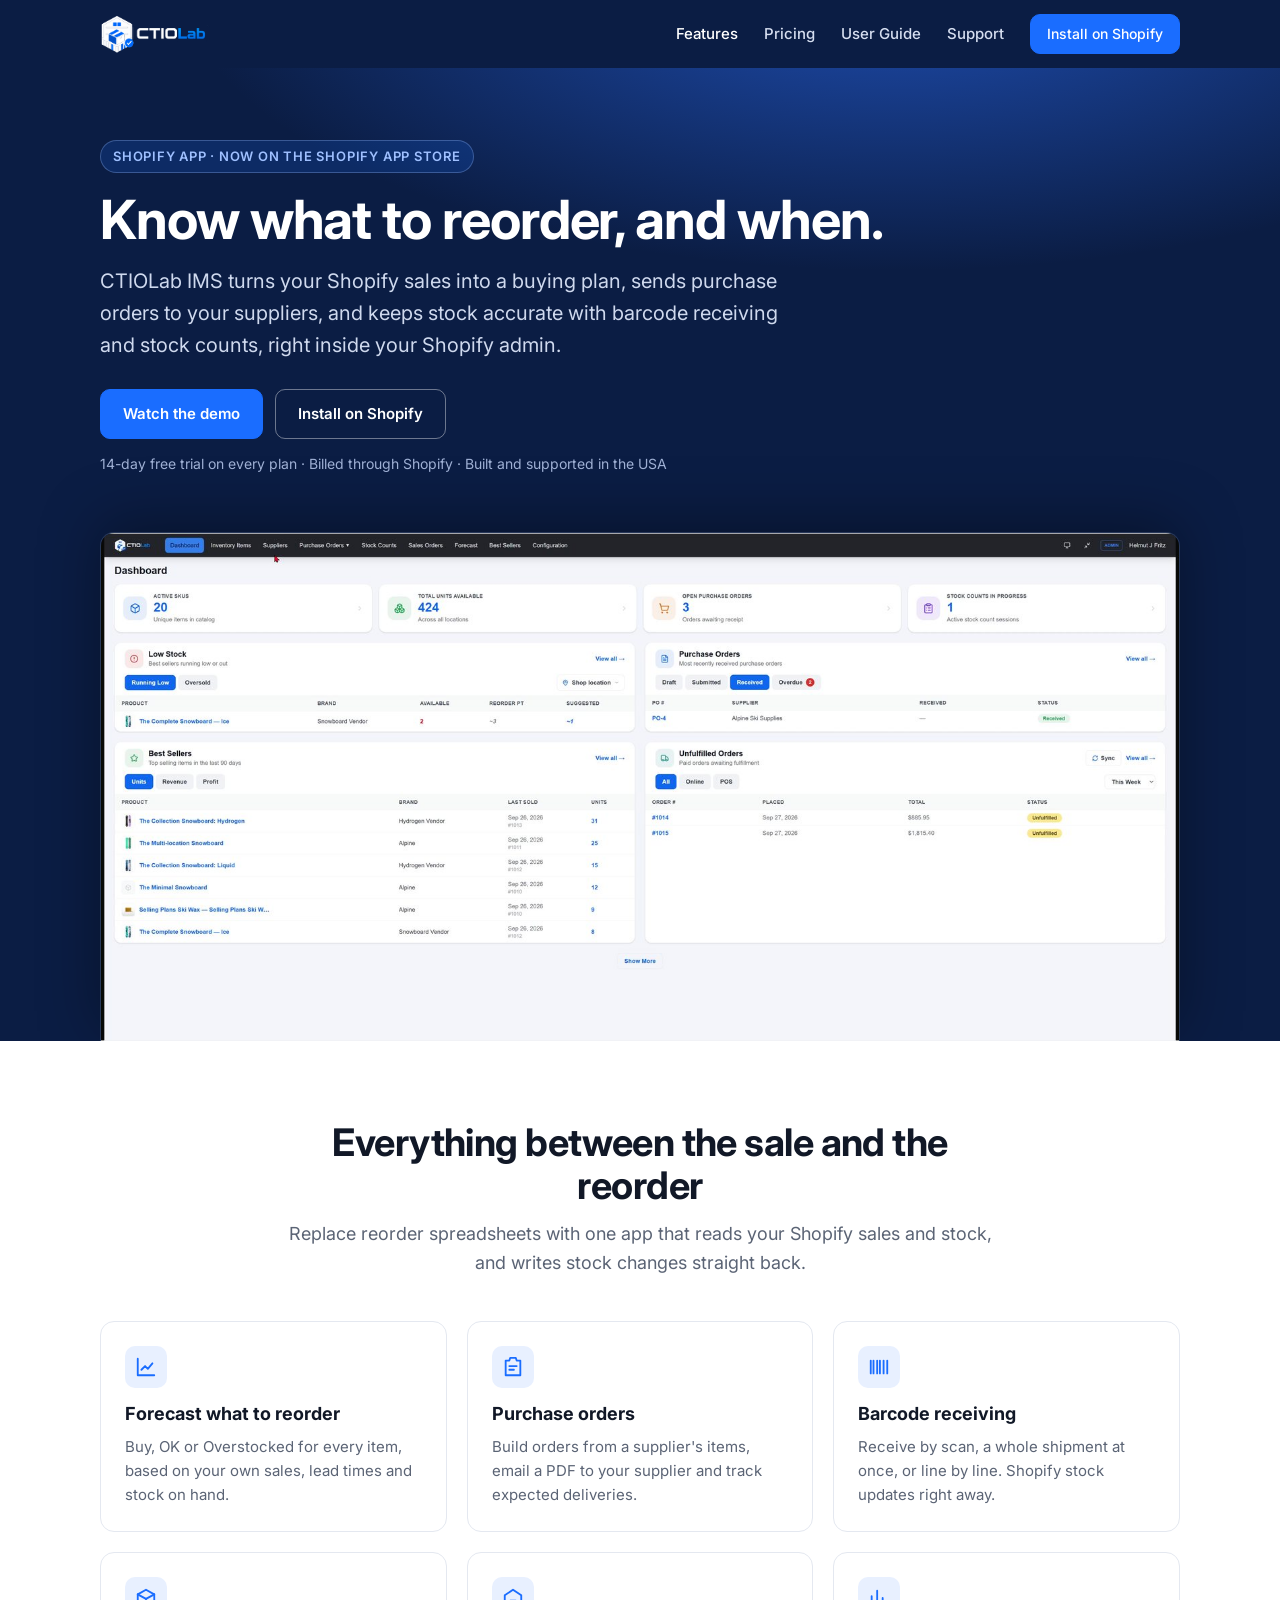
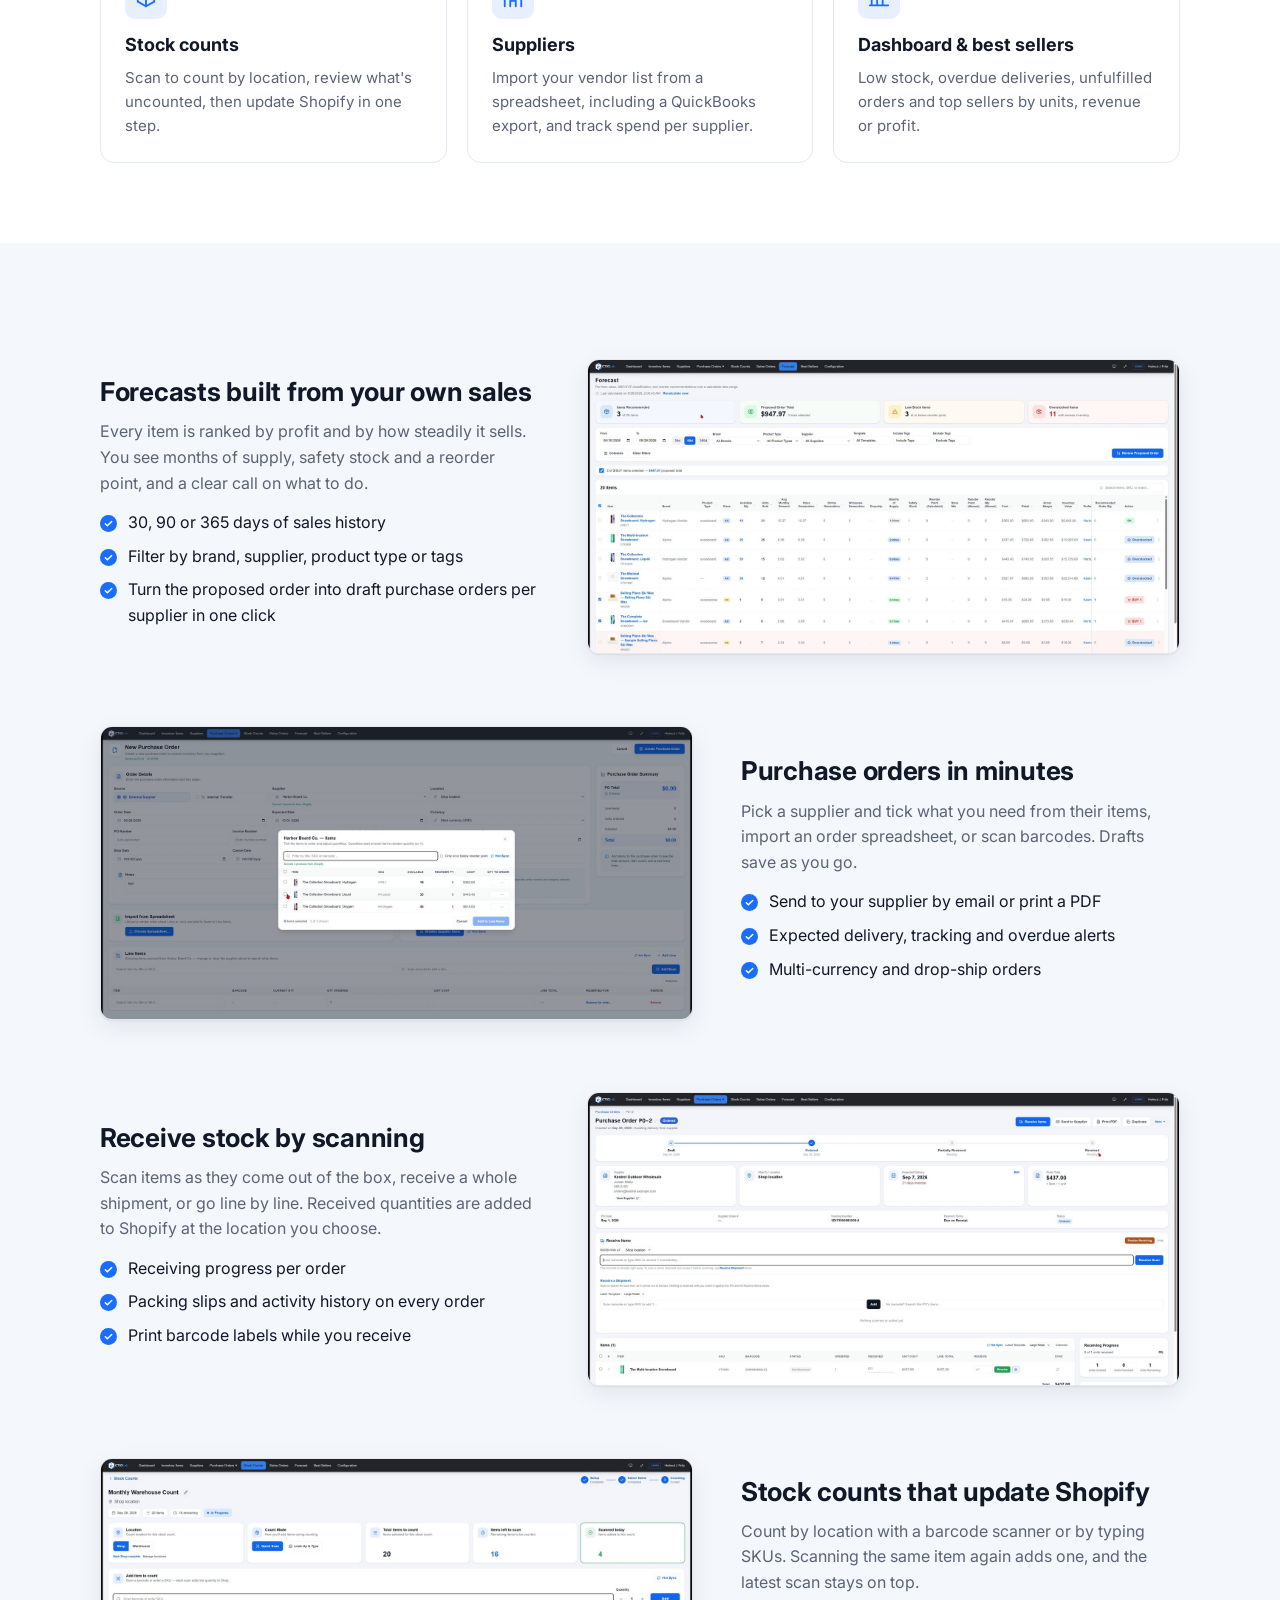
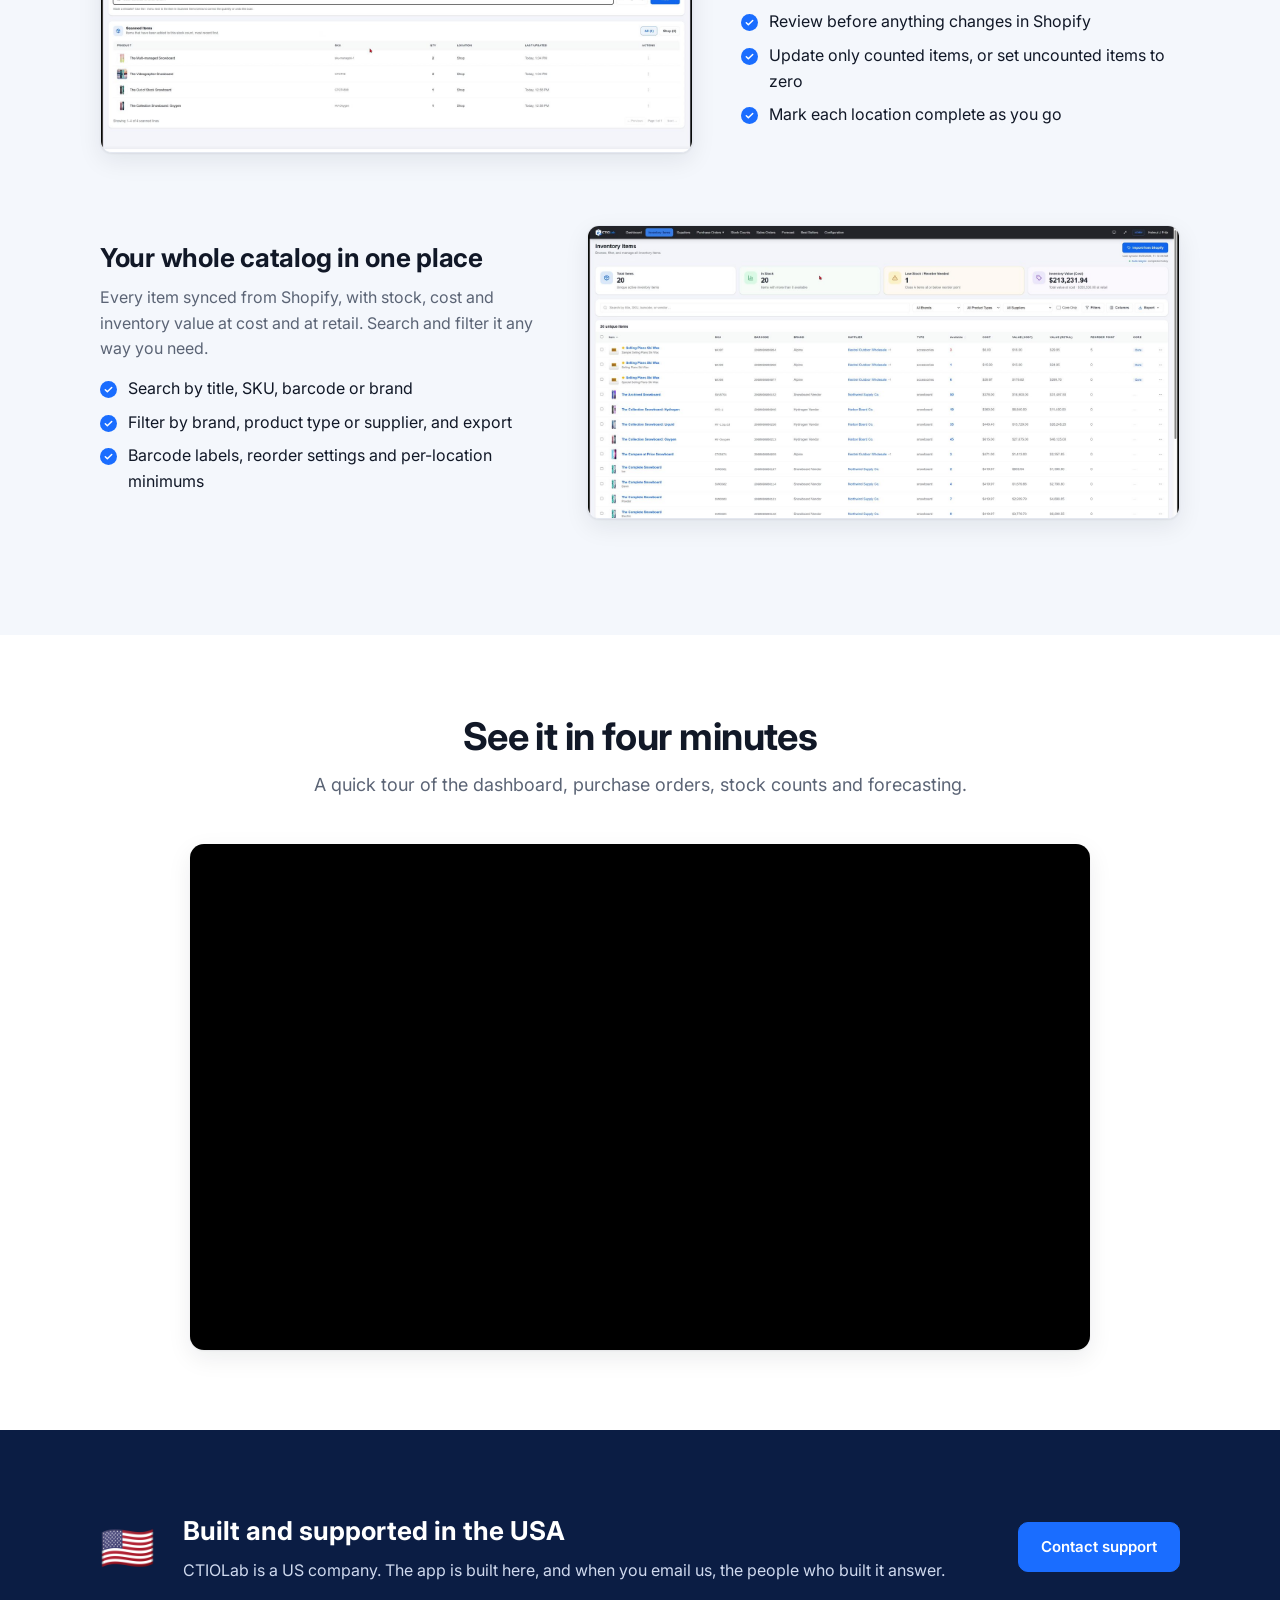
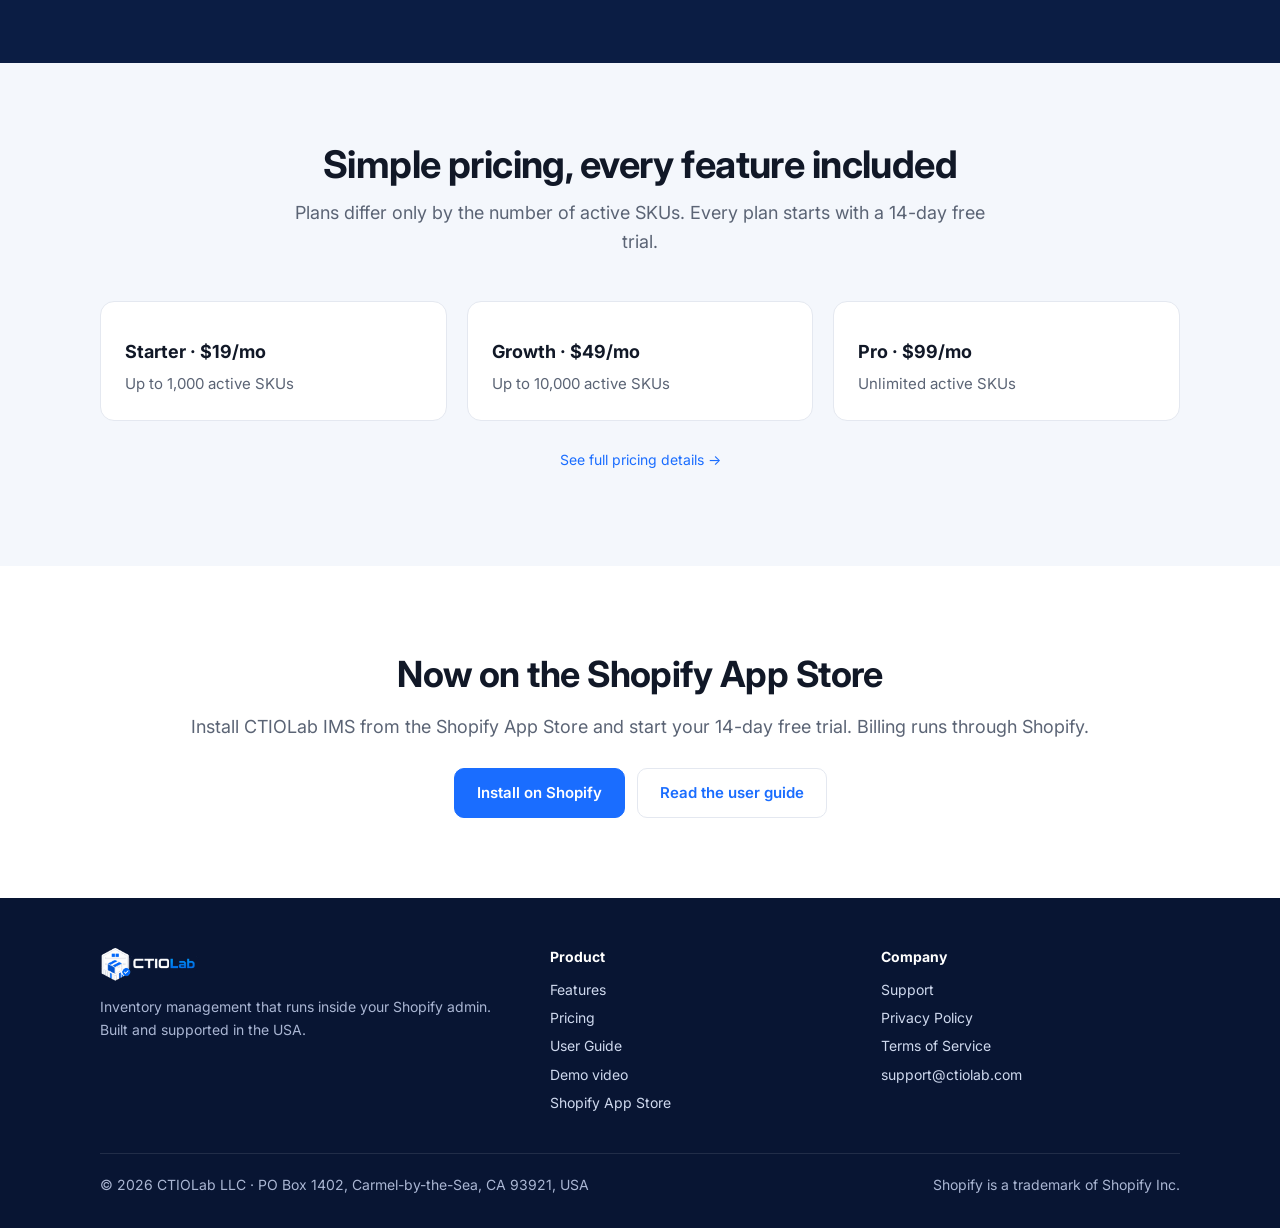
==== index.html @ 8f33ba02 "ctiolab.com: launch update and user guide Co-Authored-By: Claude Opus 5.5 <noreply@anthropic.com>  C" ====
<!doctype html>
<html lang="en">
<head>
<meta charset="utf-8">
<meta name="viewport" content="width=device-width, initial-scale=1">
<title>CTIOLab IMS: inventory management for Shopify</title>
<meta name="description" content="Forecast what to reorder, send purchase orders to suppliers, receive by barcode and run stock counts, right inside your Shopify admin.">
<link rel="canonical" href="https://ctiolab.com/">
<meta property="og:type" content="website">
<meta property="og:title" content="CTIOLab IMS: inventory management for Shopify">
<meta property="og:description" content="Forecast what to reorder, send purchase orders to suppliers, receive by barcode and run stock counts, right inside your Shopify admin.">
<meta property="og:url" content="https://ctiolab.com/">
<meta property="og:image" content="https://ctiolab.com/assets/img/og-image.jpg">
<meta name="twitter:card" content="summary_large_image">
<link rel="icon" type="image/png" href="/assets/img/favicon.png">
<link rel="apple-touch-icon" href="/assets/img/apple-touch-icon.png">
<link rel="preconnect" href="https://fonts.googleapis.com">
<link rel="preconnect" href="https://fonts.gstatic.com" crossorigin>
<link href="https://fonts.googleapis.com/css2?family=Inter:wght@400;500;600;700&display=swap" rel="stylesheet">
<link rel="stylesheet" href="/assets/styles.css">
</head>
<body>
<header class="site-header">
  <div class="wrap">
    <a class="brand" href="/" aria-label="CTIOLab home"><img src="/assets/img/logo-light.png" alt="CTIOLab" width="110" height="40"></a>
    <button class="menu-toggle" aria-label="Open menu" aria-expanded="false" onclick="var n=document.querySelector('.nav');var o=n.classList.toggle('open');this.setAttribute('aria-expanded',o)">&#9776;</button>
    <nav class="nav" aria-label="Main">
      <a href="/#features" aria-current="page">Features</a>
      <a href="/pricing">Pricing</a>
      <a href="/guide">User Guide</a>
      <a href="/support">Support</a>
      <a class="btn small" href="https://apps.shopify.com/ctiolab-inventory">Install on Shopify</a>
    </nav>
  </div>
</header>
<main>

<section class="hero">
  <div class="wrap">
    <span class="eyebrow">Shopify app &middot; Now on the Shopify App Store</span>
    <h1>Know what to reorder, and when.</h1>
    <p class="lead">CTIOLab IMS turns your Shopify sales into a buying plan, sends purchase orders to your suppliers, and keeps stock accurate with barcode receiving and stock counts, right inside your Shopify admin.</p>
    <div class="actions">
      <a class="btn" href="#demo">Watch the demo</a>
      <a class="btn ghost" href="https://apps.shopify.com/ctiolab-inventory">Install on Shopify</a>
    </div>
    <p class="note">14-day free trial on every plan &middot; Billed through Shopify &middot; Built and supported in the USA</p>
    <div class="hero-shot"><img src="/assets/img/dashboard.jpg" alt="CTIOLab IMS dashboard with low stock, purchase orders, best sellers and unfulfilled orders" width="1600" height="754"></div>
  </div>
</section>

<section id="features">
  <div class="wrap">
    <div class="section-head center">
      <h2>Everything between the sale and the reorder</h2>
      <p>Replace reorder spreadsheets with one app that reads your Shopify sales and stock, and writes stock changes straight back.</p>
    </div>
    <div class="grid three"><div class="card"><div class="icon"><svg viewBox="0 0 24 24" fill="none" stroke="currentColor" stroke-width="2" stroke-linecap="round" stroke-linejoin="round" aria-hidden="true"><path d="M3 3v18h18"/><path d="M7 15l4-4 3 3 5-6"/></svg></div><h3>Forecast what to reorder</h3><p>Buy, OK or Overstocked for every item, based on your own sales, lead times and stock on hand.</p></div><div class="card"><div class="icon"><svg viewBox="0 0 24 24" fill="none" stroke="currentColor" stroke-width="2" stroke-linecap="round" stroke-linejoin="round" aria-hidden="true"><path d="M9 2h6l1 3h4v16H4V5h4l1-3z"/><path d="M8 11h8M8 15h5"/></svg></div><h3>Purchase orders</h3><p>Build orders from a supplier's items, email a PDF to your supplier and track expected deliveries.</p></div><div class="card"><div class="icon"><svg viewBox="0 0 24 24" fill="none" stroke="currentColor" stroke-width="2" stroke-linecap="round" stroke-linejoin="round" aria-hidden="true"><path d="M3 5v14M6 5v14M10 5v14M13 5v14M17 5v14M21 5v14"/></svg></div><h3>Barcode receiving</h3><p>Receive by scan, a whole shipment at once, or line by line. Shopify stock updates right away.</p></div><div class="card"><div class="icon"><svg viewBox="0 0 24 24" fill="none" stroke="currentColor" stroke-width="2" stroke-linecap="round" stroke-linejoin="round" aria-hidden="true"><path d="M21 8l-9-5-9 5v8l9 5 9-5V8z"/><path d="M3 8l9 5 9-5M12 13v8"/></svg></div><h3>Stock counts</h3><p>Scan to count by location, review what's uncounted, then update Shopify in one step.</p></div><div class="card"><div class="icon"><svg viewBox="0 0 24 24" fill="none" stroke="currentColor" stroke-width="2" stroke-linecap="round" stroke-linejoin="round" aria-hidden="true"><path d="M3 21V9l9-6 9 6v12"/><path d="M9 21v-6h6v6"/></svg></div><h3>Suppliers</h3><p>Import your vendor list from a spreadsheet, including a QuickBooks export, and track spend per supplier.</p></div><div class="card"><div class="icon"><svg viewBox="0 0 24 24" fill="none" stroke="currentColor" stroke-width="2" stroke-linecap="round" stroke-linejoin="round" aria-hidden="true"><path d="M4 20V10M10 20V4M16 20v-8M22 20H2"/></svg></div><h3>Dashboard & best sellers</h3><p>Low stock, overdue deliveries, unfulfilled orders and top sellers by units, revenue or profit.</p></div></div>
  </div>
</section>

<section class="soft">
  <div class="wrap">

    <div class="feature-row">
      <div class="text">
        <h3>Forecasts built from your own sales</h3>
        <p>Every item is ranked by profit and by how steadily it sells. You see months of supply, safety stock and a reorder point, and a clear call on what to do.</p>
        <ul class="checks"><li>30, 90 or 365 days of sales history</li><li>Filter by brand, supplier, product type or tags</li><li>Turn the proposed order into draft purchase orders per supplier in one click</li></ul>
      </div>
      <div class="shot"><img src="/assets/img/forecast.jpg" alt="Forecast table with months of supply and Buy recommendations" loading="lazy" width="1600" height="792"></div>
    </div>

    <div class="feature-row flip">
      <div class="text">
        <h3>Purchase orders in minutes</h3>
        <p>Pick a supplier and tick what you need from their items, import an order spreadsheet, or scan barcodes. Drafts save as you go.</p>
        <ul class="checks"><li>Send to your supplier by email or print a PDF</li><li>Expected delivery, tracking and overdue alerts</li><li>Multi-currency and drop-ship orders</li></ul>
      </div>
      <div class="shot"><img src="/assets/img/pick-items.jpg" alt="Picking a supplier's items into a new purchase order" loading="lazy" width="1600" height="792"></div>
    </div>

    <div class="feature-row">
      <div class="text">
        <h3>Receive stock by scanning</h3>
        <p>Scan items as they come out of the box, receive a whole shipment, or go line by line. Received quantities are added to Shopify at the location you choose.</p>
        <ul class="checks"><li>Receiving progress per order</li><li>Packing slips and activity history on every order</li><li>Print barcode labels while you receive</li></ul>
      </div>
      <div class="shot"><img src="/assets/img/purchase-order.jpg" alt="Purchase order with receiving panel and progress" loading="lazy" width="1600" height="792"></div>
    </div>

    <div class="feature-row flip">
      <div class="text">
        <h3>Stock counts that update Shopify</h3>
        <p>Count by location with a barcode scanner or by typing SKUs. Scanning the same item again adds one, and the latest scan stays on top.</p>
        <ul class="checks"><li>Review before anything changes in Shopify</li><li>Update only counted items, or set uncounted items to zero</li><li>Mark each location complete as you go</li></ul>
      </div>
      <div class="shot"><img src="/assets/img/stock-count.jpg" alt="Stock count in progress with scanned items" loading="lazy" width="1600" height="792"></div>
    </div>

    <div class="feature-row">
      <div class="text">
        <h3>Your whole catalog in one place</h3>
        <p>Every item synced from Shopify, with stock, cost and inventory value at cost and at retail. Search and filter it any way you need.</p>
        <ul class="checks"><li>Search by title, SKU, barcode or brand</li><li>Filter by brand, product type or supplier, and export</li><li>Barcode labels, reorder settings and per-location minimums</li></ul>
      </div>
      <div class="shot"><img src="/assets/img/inventory.jpg" alt="Inventory Items list with stock, cost and value per SKU" loading="lazy" width="1600" height="792"></div>
    </div>
  </div>
</section>

<section id="demo">
  <div class="wrap">
    <div class="section-head center">
      <h2>See it in four minutes</h2>
      <p>A quick tour of the dashboard, purchase orders, stock counts and forecasting.</p>
    </div>
    <div class="video">
      <iframe src="https://www.youtube-nocookie.com/embed/Uq6134Y5gj8" title="CTIOLab IMS product demo" loading="lazy"
        allow="accelerometer; clipboard-write; encrypted-media; gyroscope; picture-in-picture; web-share" allowfullscreen></iframe>
    </div>
  </div>
</section>

<section class="band">
  <div class="wrap">
    <div class="flag" aria-hidden="true">&#127482;&#127480;</div>
    <div>
      <h2>Built and supported in the USA</h2>
      <p>CTIOLab is a US company. The app is built here, and when you email us, the people who built it answer.</p>
    </div>
    <a class="btn" href="/support">Contact support</a>
  </div>
</section>

<section class="soft">
  <div class="wrap">
    <div class="section-head center">
      <h2>Simple pricing, every feature included</h2>
      <p>Plans differ only by the number of active SKUs. Every plan starts with a 14-day free trial.</p>
    </div>
    <div class="grid three">
      <div class="card"><h3>Starter &middot; $19/mo</h3><p>Up to 1,000 active SKUs</p></div>
      <div class="card"><h3>Growth &middot; $49/mo</h3><p>Up to 10,000 active SKUs</p></div>
      <div class="card"><h3>Pro &middot; $99/mo</h3><p>Unlimited active SKUs</p></div>
    </div>
    <p class="fine"><a href="/pricing">See full pricing details &rarr;</a></p>
  </div>
</section>

<section class="cta">
  <div class="wrap">
    <h2>Now on the Shopify App Store</h2>
    <p>Install CTIOLab IMS from the Shopify App Store and start your 14-day free trial. Billing runs through Shopify.</p>
    <div class="actions">
      <a class="btn" href="https://apps.shopify.com/ctiolab-inventory">Install on Shopify</a>
      <a class="btn outline" href="/guide">Read the user guide</a>
    </div>
  </div>
</section>

</main>
<footer class="site-footer">
  <div class="wrap">
    <div class="cols">
      <div>
        <img src="/assets/img/logo-light.png" alt="CTIOLab" width="99" height="36">
        <p>Inventory management that runs inside your Shopify admin. Built and supported in the USA.</p>
      </div>
      <div>
        <h4>Product</h4>
        <ul>
          <li><a href="/#features">Features</a></li>
          <li><a href="/pricing">Pricing</a></li>
          <li><a href="/guide">User Guide</a></li>
          <li><a href="https://youtu.be/Uq6134Y5gj8">Demo video</a></li>
          <li><a href="https://apps.shopify.com/ctiolab-inventory">Shopify App Store</a></li>
        </ul>
      </div>
      <div>
        <h4>Company</h4>
        <ul>
          <li><a href="/support">Support</a></li>
          <li><a href="/privacy">Privacy Policy</a></li>
          <li><a href="/terms">Terms of Service</a></li>
          <li><a href="mailto:support@ctiolab.com">support@ctiolab.com</a></li>
        </ul>
      </div>
    </div>
    <div class="bottom">
      <span>&copy; 2026 CTIOLab LLC &middot; PO Box 1402, Carmel-by-the-Sea, CA 93921, USA</span>
      <span>Shopify is a trademark of Shopify Inc.</span>
    </div>
  </div>
</footer>
</body>
</html>
---- assets/styles.css ----
:root {
  --navy: #0b1d44;
  --navy-2: #13306b;
  --blue: #1a6dff;
  --blue-dark: #1152c9;
  --ink: #111827;
  --muted: #5b6475;
  --line: #e4e8f0;
  --bg: #ffffff;
  --bg-soft: #f4f7fc;
  --radius: 14px;
  --shadow: 0 1px 2px rgba(16, 24, 40, .06), 0 8px 24px rgba(16, 24, 40, .08);
}

* { box-sizing: border-box; }
html { scroll-behavior: smooth; }
body {
  margin: 0;
  background: var(--bg);
  color: var(--ink);
  font: 16px/1.6 "Inter", -apple-system, BlinkMacSystemFont, "Segoe UI", Roboto, Helvetica, Arial, sans-serif;
  -webkit-font-smoothing: antialiased;
}
img { max-width: 100%; height: auto; display: block; }
a { color: var(--blue); text-decoration: none; }
a:hover { text-decoration: underline; }
.wrap { max-width: 1120px; margin: 0 auto; padding: 0 20px; }

/* Header */
.site-header { background: var(--navy); position: sticky; top: 0; z-index: 10; }
.site-header .wrap { display: flex; align-items: center; justify-content: space-between; height: 68px; gap: 16px; }
.brand img { height: 40px; width: auto; }
.nav { display: flex; align-items: center; gap: 26px; }
.nav a { color: #d6def0; font-weight: 500; font-size: 15px; }
.nav a:hover, .nav a[aria-current="page"] { color: #fff; text-decoration: none; }
.nav .btn { color: #fff; }
.menu-toggle { display: none; background: none; border: 0; color: #fff; font-size: 26px; cursor: pointer; padding: 4px 8px; }

/* Buttons */
.btn {
  display: inline-flex; align-items: center; gap: 8px;
  padding: 12px 22px; border-radius: 10px; font-weight: 600; font-size: 15px;
  background: var(--blue); color: #fff; border: 1px solid var(--blue);
  transition: background .15s ease;
}
.btn:hover { background: var(--blue-dark); text-decoration: none; }
.btn.ghost { background: transparent; color: #fff; border-color: rgba(255,255,255,.4); }
.btn.ghost:hover { background: rgba(255,255,255,.08); }
.btn.outline { background: #fff; color: var(--blue); border-color: var(--line); }
.btn.outline:hover { background: var(--bg-soft); }
.btn.small { padding: 8px 16px; font-size: 14px; }

/* Hero */
.hero {
  background: radial-gradient(1200px 500px at 70% -10%, #1f4fb5 0%, rgba(31,79,181,0) 60%), var(--navy);
  color: #fff; padding: 72px 0 0; overflow: hidden;
}
.hero .eyebrow { display: inline-block; font-size: 13px; font-weight: 600; letter-spacing: .06em; text-transform: uppercase; color: #9fc0ff; background: rgba(26,109,255,.18); border: 1px solid rgba(159,192,255,.3); padding: 5px 12px; border-radius: 999px; }
.hero h1 { font-size: clamp(34px, 4.6vw, 54px); line-height: 1.08; letter-spacing: -.02em; margin: 18px 0 16px; }
@media (min-width: 901px) { .hero h1 { white-space: nowrap; } }
.hero p.lead { font-size: clamp(17px, 2vw, 20px); color: #cfd9ee; max-width: 700px; margin: 0 0 28px; }
.hero .actions { display: flex; flex-wrap: wrap; gap: 12px; align-items: center; }
.hero .note { font-size: 14px; color: #9fb0d4; margin-top: 14px; }
.hero-shot { margin-top: 56px; border-radius: 14px 14px 0 0; box-shadow: 0 -10px 60px rgba(0,0,0,.35); border: 1px solid rgba(255,255,255,.12); border-bottom: 0; overflow: hidden; }

/* Sections */
section { padding: 80px 0; }
section.soft { background: var(--bg-soft); }
.section-head { max-width: 720px; margin: 0 0 40px; }
.section-head.center { margin: 0 auto 44px; text-align: center; }
.section-head h2 { font-size: clamp(26px, 3.4vw, 38px); line-height: 1.15; letter-spacing: -.015em; margin: 0 0 12px; }
.section-head p { color: var(--muted); font-size: 18px; margin: 0; }

/* Feature grid */
.grid { display: grid; gap: 20px; }
.grid.three { grid-template-columns: repeat(3, 1fr); }
.grid.two { grid-template-columns: repeat(2, 1fr); }
.card { background: #fff; border: 1px solid var(--line); border-radius: var(--radius); padding: 24px; }
.card h3 { margin: 12px 0 6px; font-size: 18px; }
.card p { margin: 0; color: var(--muted); font-size: 15px; }
.icon { width: 42px; height: 42px; border-radius: 10px; display: grid; place-items: center; background: #e8f0ff; color: var(--blue); }
.icon svg { width: 22px; height: 22px; }

/* Feature rows with screenshots */
.feature-row { display: grid; grid-template-columns: 1fr 1.35fr; gap: 48px; align-items: center; padding: 36px 0; }
.feature-row.flip { grid-template-columns: 1.35fr 1fr; }
.feature-row.flip .text { order: 2; }
.feature-row h3 { font-size: 26px; line-height: 1.2; letter-spacing: -.01em; margin: 0 0 12px; }
.feature-row p { color: var(--muted); margin: 0 0 14px; }
.checks { list-style: none; padding: 0; margin: 0; }
.checks li { position: relative; padding-left: 28px; margin: 0 0 8px; }
.checks li::before { content: ""; position: absolute; left: 0; top: 5px; width: 17px; height: 17px; border-radius: 50%; background: var(--blue) url("data:image/svg+xml,%3Csvg xmlns='http://www.w3.org/2000/svg' viewBox='0 0 24 24' fill='none' stroke='white' stroke-width='3.2' stroke-linecap='round' stroke-linejoin='round'%3E%3Cpath d='M5 12.5l4.5 4.5L19 7.5'/%3E%3C/svg%3E") center/11px no-repeat; }
.shot { border-radius: 12px; border: 1px solid var(--line); box-shadow: var(--shadow); overflow: hidden; background: #fff; }

/* Video */
.video { position: relative; aspect-ratio: 16 / 9; border-radius: 14px; overflow: hidden; box-shadow: var(--shadow); background: #000; max-width: 900px; margin: 0 auto; }
.video iframe { position: absolute; inset: 0; width: 100%; height: 100%; border: 0; }

/* US band */
.band { background: var(--navy); color: #fff; }
.band .wrap { display: grid; grid-template-columns: auto 1fr auto; gap: 28px; align-items: center; }
.band h2 { margin: 0 0 6px; font-size: 26px; }
.band p { margin: 0; color: #cfd9ee; }
.flag { font-size: 44px; line-height: 1; }

/* Pricing */
.plans { display: grid; grid-template-columns: repeat(3, 1fr); gap: 20px; align-items: stretch; }
.plan { background: #fff; border: 1px solid var(--line); border-radius: var(--radius); padding: 28px; display: flex; flex-direction: column; }
.plan.featured { border: 2px solid var(--blue); box-shadow: var(--shadow); position: relative; }
.plan .tag { position: absolute; top: -13px; left: 28px; background: var(--blue); color: #fff; font-size: 12px; font-weight: 700; padding: 3px 10px; border-radius: 999px; letter-spacing: .04em; text-transform: uppercase; }
.plan h3 { margin: 0; font-size: 20px; }
.plan .skus { color: var(--muted); margin: 4px 0 18px; }
.plan .price { font-size: 44px; font-weight: 700; letter-spacing: -.02em; line-height: 1; }
.plan .price span { font-size: 16px; font-weight: 500; color: var(--muted); letter-spacing: 0; }
.plan .trial { color: var(--muted); font-size: 14px; margin: 8px 0 22px; }
.plan .checks { margin-bottom: 24px; flex: 1; }
.plan .btn { justify-content: center; }
.fine { color: var(--muted); font-size: 14px; text-align: center; margin-top: 28px; }

/* FAQ */
.faq { max-width: 820px; margin: 0 auto; }
.faq details { border-bottom: 1px solid var(--line); padding: 18px 0; }
.faq summary { font-weight: 600; font-size: 17px; cursor: pointer; list-style: none; display: flex; justify-content: space-between; gap: 16px; }
.faq summary::-webkit-details-marker { display: none; }
.faq summary::after { content: "+"; color: var(--blue); font-size: 22px; line-height: 1; }
.faq details[open] summary::after { content: "–"; }
.faq details p { color: var(--muted); margin: 10px 0 0; }

/* Page hero (inner pages) */
.page-hero { background: var(--navy); color: #fff; padding: 56px 0 48px; }
.page-hero h1 { margin: 0 0 8px; font-size: clamp(30px, 4vw, 44px); letter-spacing: -.02em; }
.page-hero p { margin: 0; color: #cfd9ee; font-size: 18px; max-width: 680px; }

/* Contact cards */
.contact-card { display: flex; gap: 16px; align-items: flex-start; }
.contact-card h3 { margin: 0 0 4px; }

/* Legal */
.legal { max-width: 780px; margin: 0 auto; padding: 48px 20px 80px; }
.legal .meta { color: var(--muted); margin: 0 0 28px; }
.legal h2 { font-size: 21px; margin: 36px 0 8px; padding-top: 14px; border-top: 1px solid var(--line); }
.legal h3 { font-size: 17px; margin: 20px 0 6px; }
.legal p, .legal li { margin: 0 0 10px; }
.legal ul { padding-left: 22px; }
.legal table { border-collapse: collapse; width: 100%; margin: 8px 0 18px; font-size: 15px; }
.legal th, .legal td { text-align: left; vertical-align: top; border-bottom: 1px solid var(--line); padding: 9px 12px 9px 0; }
.legal th { color: var(--muted); font-weight: 600; }
.table-scroll { overflow-x: auto; }

/* CTA */
.cta { text-align: center; }
.cta h2 { font-size: clamp(26px, 3.4vw, 36px); margin: 0 0 10px; letter-spacing: -.015em; }
.cta p { color: var(--muted); margin: 0 0 26px; font-size: 18px; }
.cta .actions { display: flex; justify-content: center; flex-wrap: wrap; gap: 12px; }

/* Footer */
.site-footer { background: #081533; color: #aab6d3; padding: 48px 0 32px; font-size: 14px; }
.site-footer .cols { display: grid; grid-template-columns: 1.4fr 1fr 1fr; gap: 32px; }
.site-footer img { height: 36px; width: auto; margin-bottom: 12px; }
.site-footer h4 { color: #fff; margin: 0 0 10px; font-size: 14px; }
.site-footer a { color: #cfd9ee; }
.site-footer ul { list-style: none; padding: 0; margin: 0; }
.site-footer li { margin: 0 0 6px; }
.site-footer .bottom { border-top: 1px solid rgba(255,255,255,.1); margin-top: 32px; padding-top: 20px; display: flex; justify-content: space-between; flex-wrap: wrap; gap: 8px; }

/* Responsive */
@media (max-width: 900px) {
  .grid.three, .plans { grid-template-columns: 1fr; }
  .grid.two { grid-template-columns: 1fr; }
  .feature-row, .feature-row.flip { grid-template-columns: 1fr; gap: 24px; }
  .feature-row.flip .text { order: 0; }
  .band .wrap { grid-template-columns: 1fr; text-align: left; }
  .site-footer .cols { grid-template-columns: 1fr; }
  section { padding: 60px 0; }
}
@media (max-width: 760px) {
  .menu-toggle { display: block; }
  .nav { display: none; position: absolute; top: 68px; left: 0; right: 0; background: var(--navy); flex-direction: column; align-items: flex-start; padding: 12px 20px 20px; gap: 14px; border-top: 1px solid rgba(255,255,255,.1); }
  .nav.open { display: flex; }
  .hero { padding-top: 48px; }
  .hero-shot { margin-top: 36px; }
}
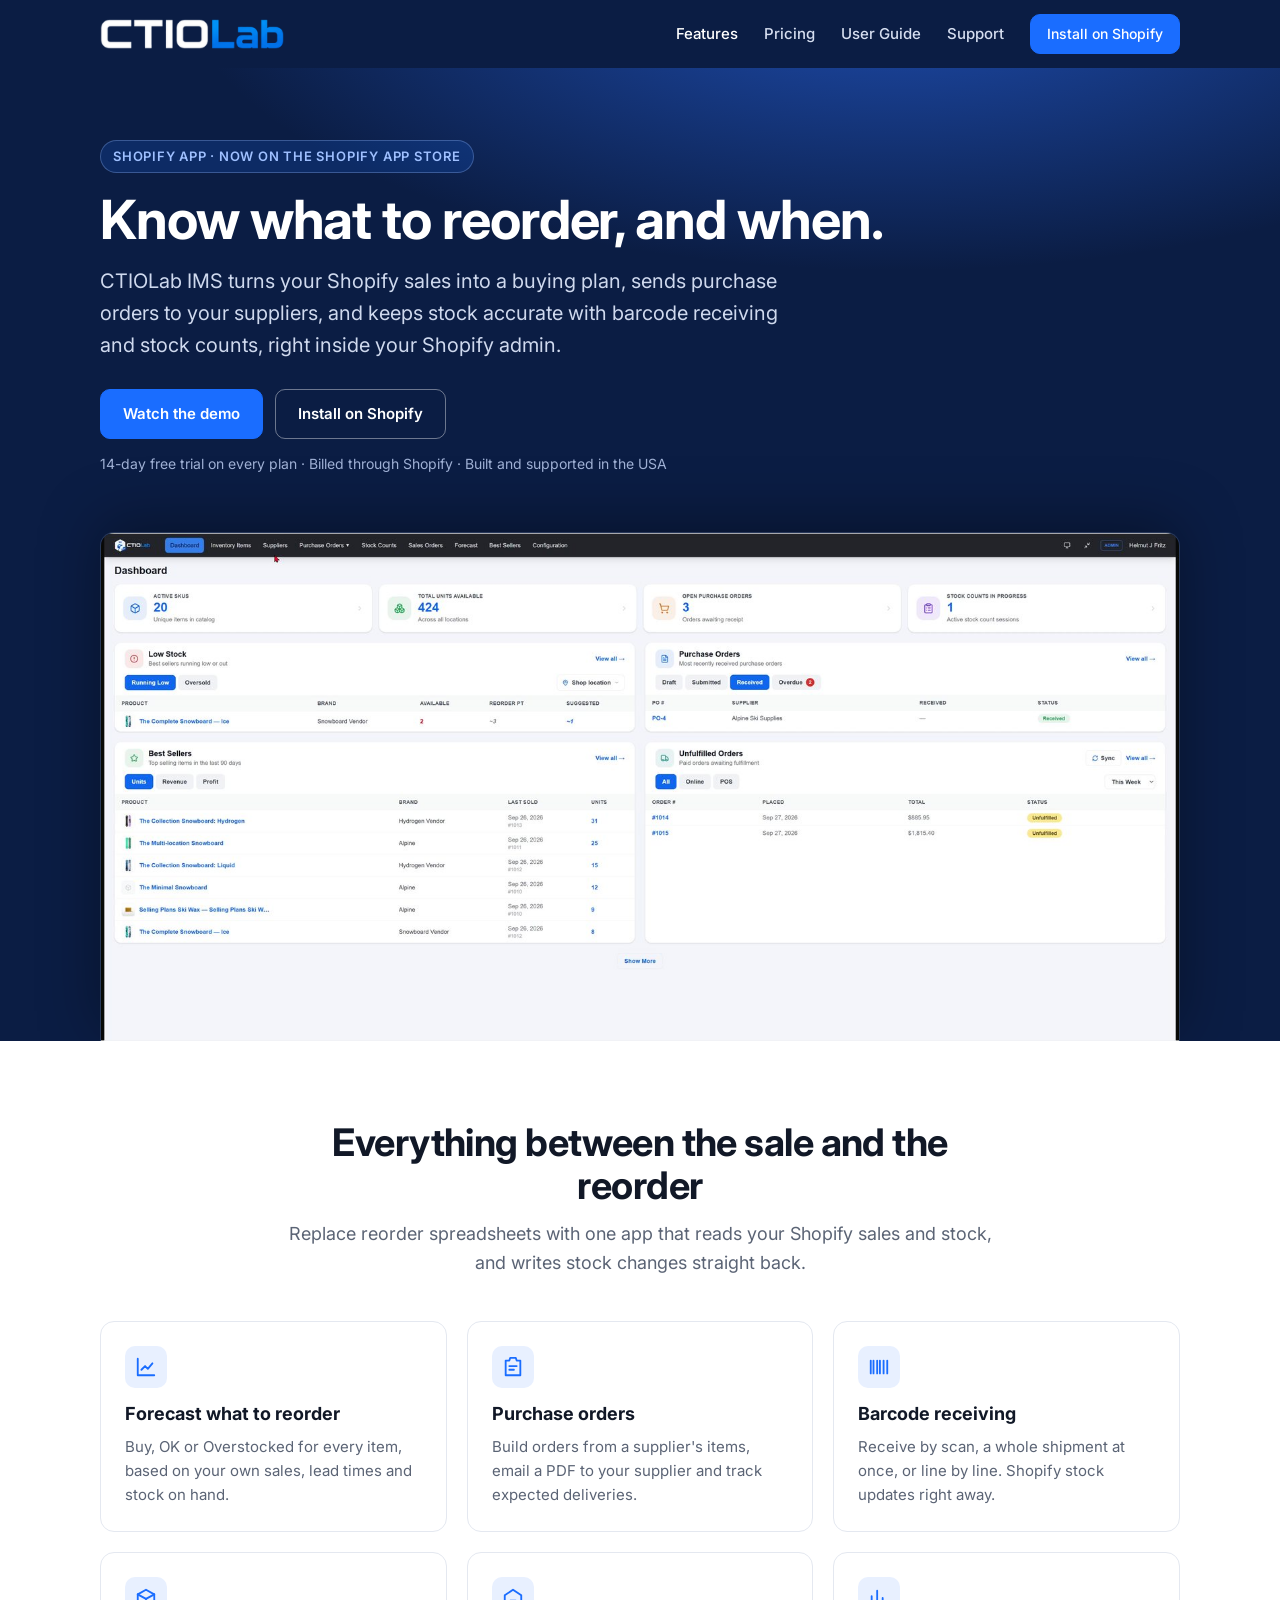
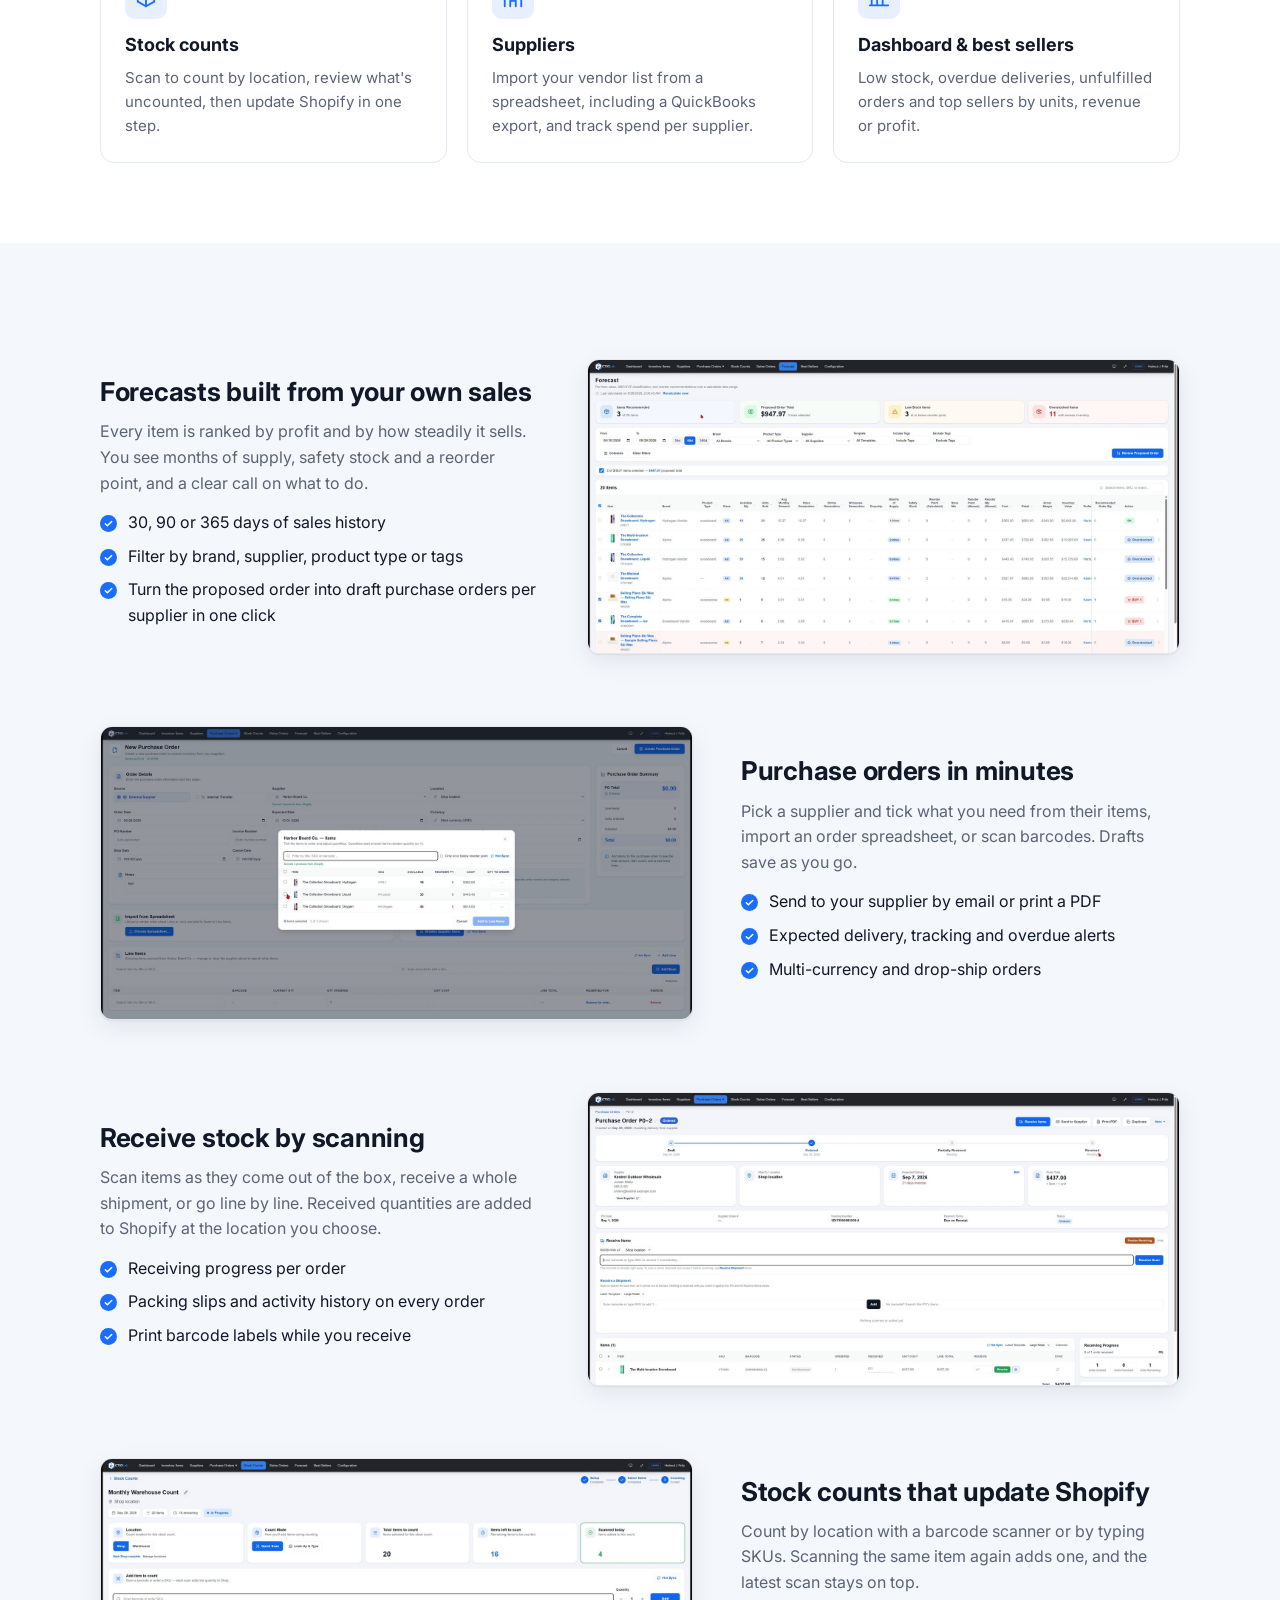
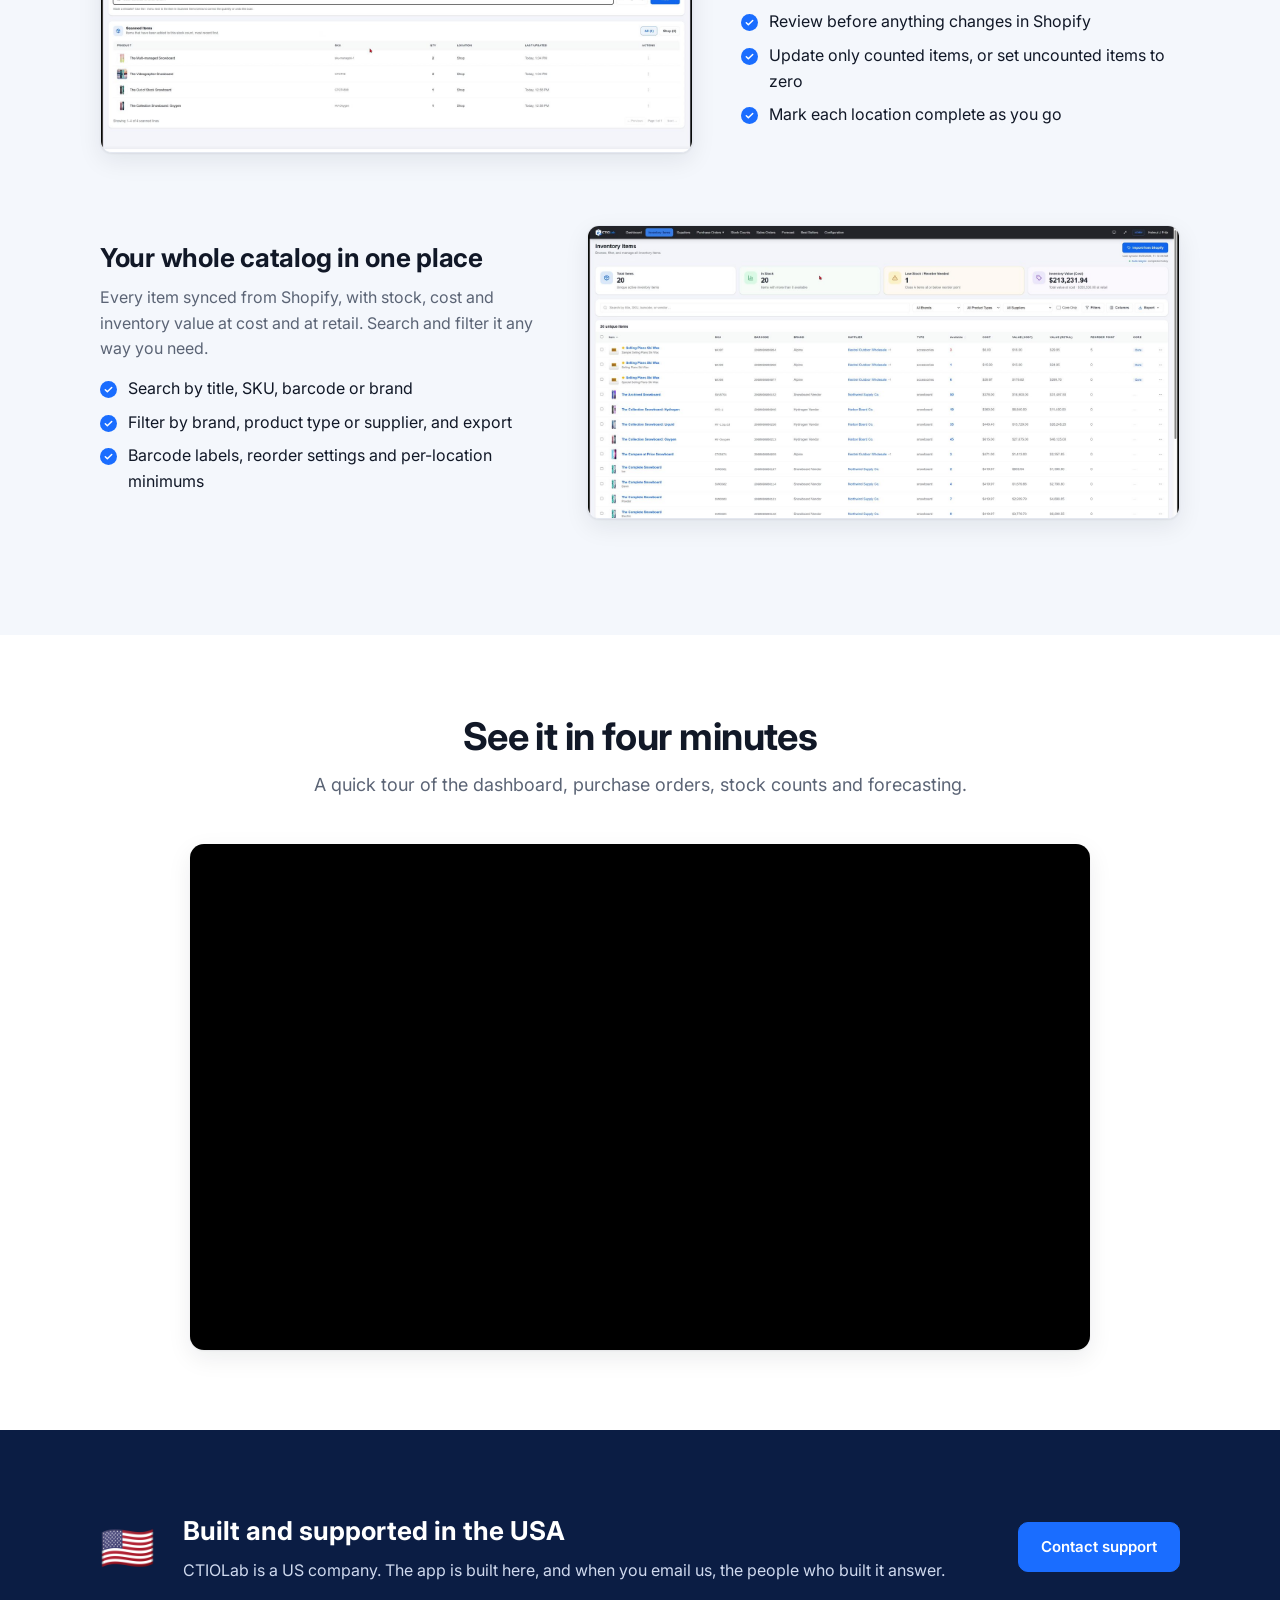
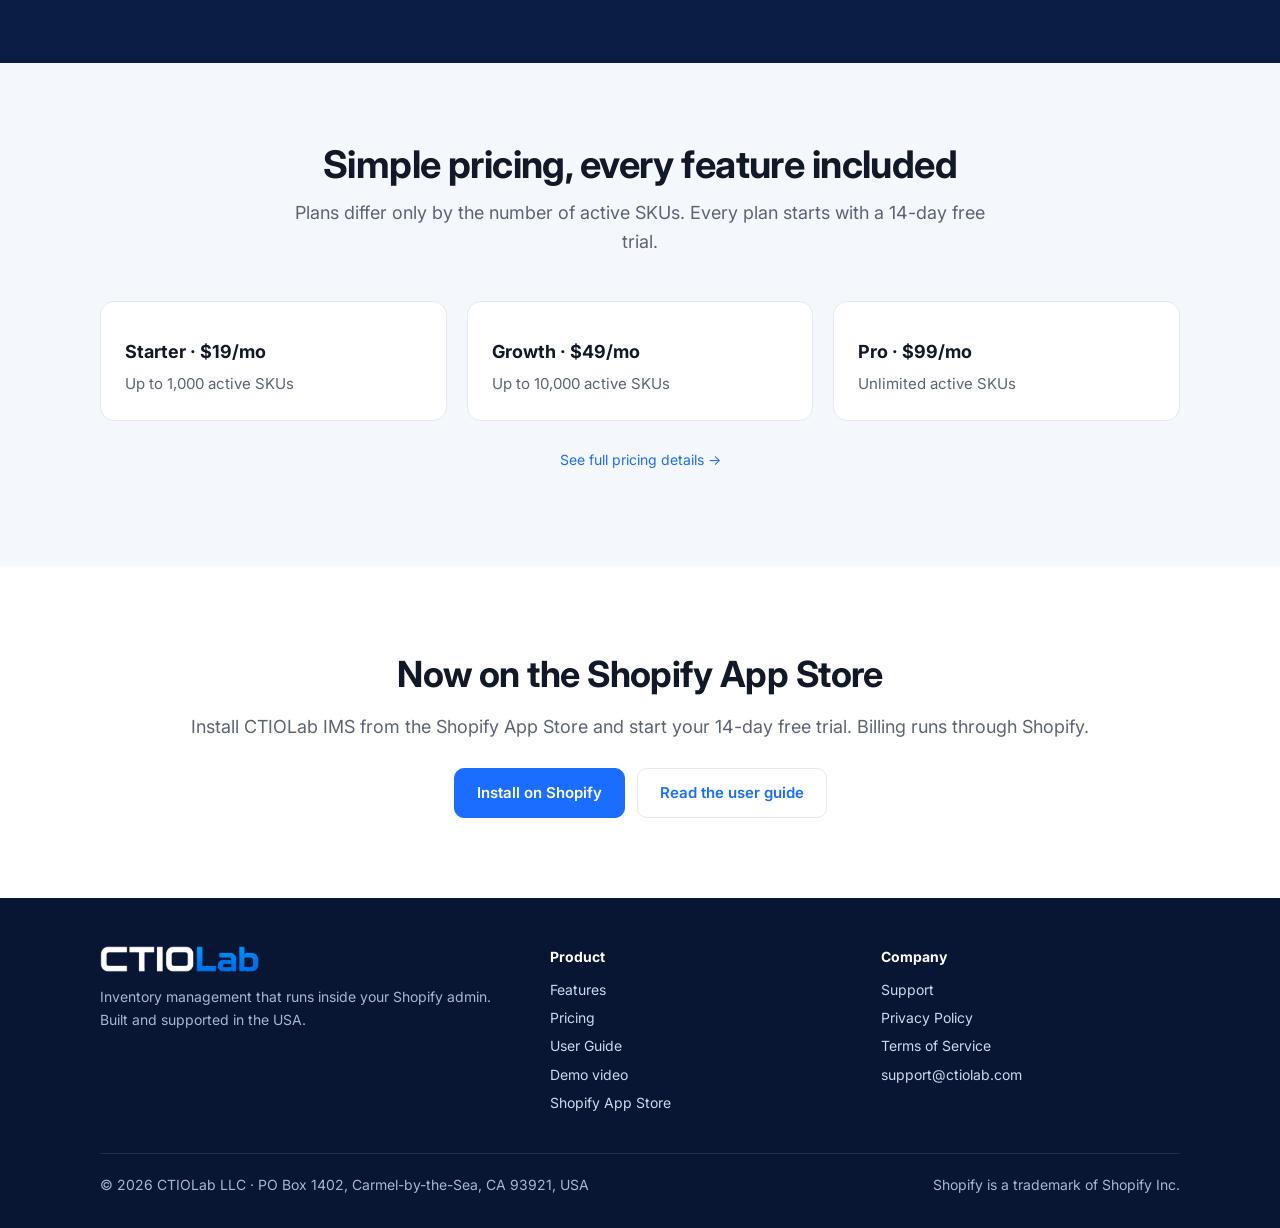
==== commit 9c1da585: "Use the CTIOLab wordmark logo Co-Authored-By: Claude Opus 5.5 <noreply@anthropic.com>  Claude-Sessio" ====
--- a/index.html
+++ b/index.html
@@ -22,7 +22,7 @@
 <body>
 <header class="site-header">
   <div class="wrap">
-    <a class="brand" href="/" aria-label="CTIOLab home"><img src="/assets/img/logo-light.png" alt="CTIOLab" width="110" height="40"></a>
+    <a class="brand" href="/" aria-label="CTIOLab home"><img src="/assets/img/ctiolab-logo.png" alt="CTIOLab" width="184" height="30"></a>
     <button class="menu-toggle" aria-label="Open menu" aria-expanded="false" onclick="var n=document.querySelector('.nav');var o=n.classList.toggle('open');this.setAttribute('aria-expanded',o)">&#9776;</button>
     <nav class="nav" aria-label="Main">
       <a href="/#features" aria-current="page">Features</a>
@@ -164,7 +164,7 @@
   <div class="wrap">
     <div class="cols">
       <div>
-        <img src="/assets/img/logo-light.png" alt="CTIOLab" width="99" height="36">
+        <img src="/assets/img/ctiolab-logo.png" alt="CTIOLab" width="159" height="26">
         <p>Inventory management that runs inside your Shopify admin. Built and supported in the USA.</p>
       </div>
       <div>
--- a/assets/styles.css
+++ b/assets/styles.css
@@ -29,7 +29,7 @@
 /* Header */
 .site-header { background: var(--navy); position: sticky; top: 0; z-index: 10; }
 .site-header .wrap { display: flex; align-items: center; justify-content: space-between; height: 68px; gap: 16px; }
-.brand img { height: 40px; width: auto; }
+.brand img { height: 30px; width: auto; }
 .nav { display: flex; align-items: center; gap: 26px; }
 .nav a { color: #d6def0; font-weight: 500; font-size: 15px; }
 .nav a:hover, .nav a[aria-current="page"] { color: #fff; text-decoration: none; }
@@ -156,7 +156,7 @@
 /* Footer */
 .site-footer { background: #081533; color: #aab6d3; padding: 48px 0 32px; font-size: 14px; }
 .site-footer .cols { display: grid; grid-template-columns: 1.4fr 1fr 1fr; gap: 32px; }
-.site-footer img { height: 36px; width: auto; margin-bottom: 12px; }
+.site-footer img { height: 26px; width: auto; margin-bottom: 14px; }
 .site-footer h4 { color: #fff; margin: 0 0 10px; font-size: 14px; }
 .site-footer a { color: #cfd9ee; }
 .site-footer ul { list-style: none; padding: 0; margin: 0; }
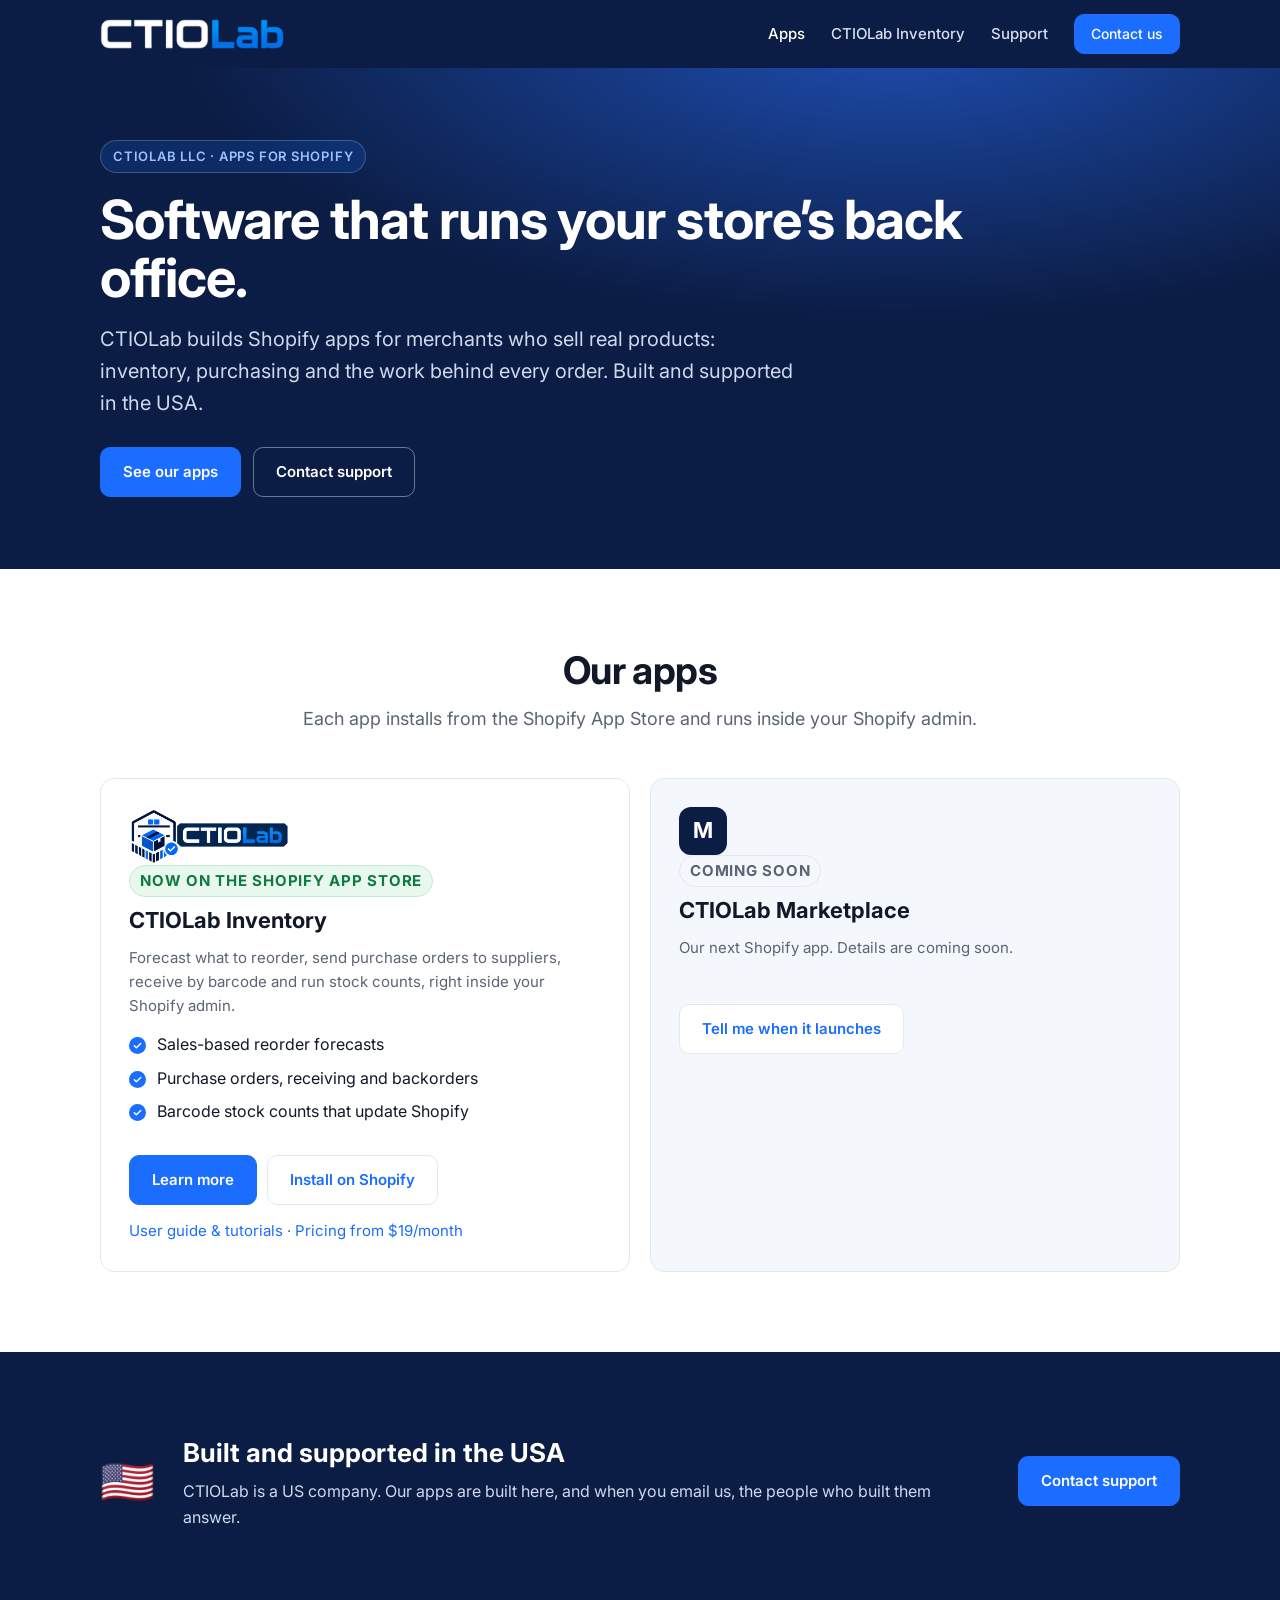
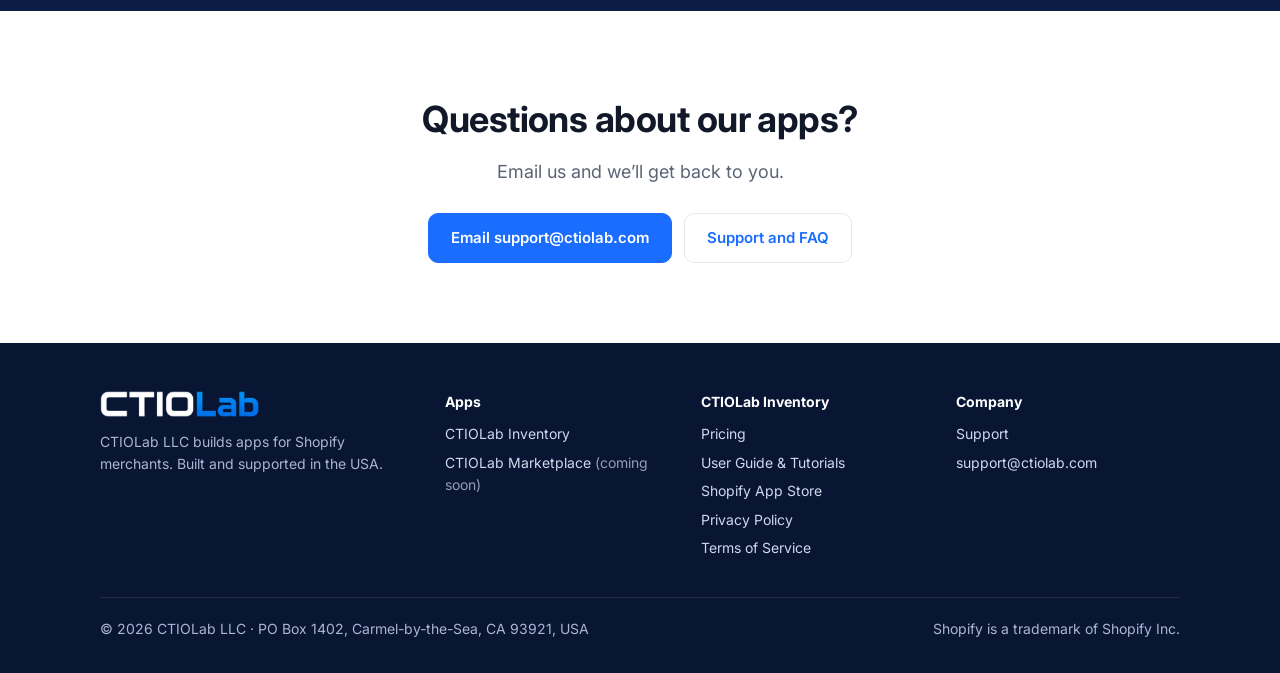
==== commit 9f337f60: "Restructure site: CTIOLab company home with a section per app Co-Authored-By: Claude Opus 5.5 <norep" ====
--- a/index.html
+++ b/index.html
@@ -3,12 +3,12 @@
 <head>
 <meta charset="utf-8">
 <meta name="viewport" content="width=device-width, initial-scale=1">
-<title>CTIOLab IMS: inventory management for Shopify</title>
-<meta name="description" content="Forecast what to reorder, send purchase orders to suppliers, receive by barcode and run stock counts, right inside your Shopify admin.">
+<title>CTIOLab: apps for Shopify merchants</title>
+<meta name="description" content="CTIOLab LLC builds Shopify apps for merchants: CTIOLab Inventory for forecasting, purchase orders, receiving and stock counts, with more apps coming.">
 <link rel="canonical" href="https://ctiolab.com/">
 <meta property="og:type" content="website">
-<meta property="og:title" content="CTIOLab IMS: inventory management for Shopify">
-<meta property="og:description" content="Forecast what to reorder, send purchase orders to suppliers, receive by barcode and run stock counts, right inside your Shopify admin.">
+<meta property="og:title" content="CTIOLab: apps for Shopify merchants">
+<meta property="og:description" content="CTIOLab LLC builds Shopify apps for merchants: CTIOLab Inventory for forecasting, purchase orders, receiving and stock counts, with more apps coming.">
 <meta property="og:url" content="https://ctiolab.com/">
 <meta property="og:image" content="https://ctiolab.com/assets/img/og-image.jpg">
 <meta name="twitter:card" content="summary_large_image">
@@ -25,99 +25,49 @@
     <a class="brand" href="/" aria-label="CTIOLab home"><img src="/assets/img/ctiolab-logo.png" alt="CTIOLab" width="184" height="30"></a>
     <button class="menu-toggle" aria-label="Open menu" aria-expanded="false" onclick="var n=document.querySelector('.nav');var o=n.classList.toggle('open');this.setAttribute('aria-expanded',o)">&#9776;</button>
     <nav class="nav" aria-label="Main">
-      <a href="/#features" aria-current="page">Features</a>
-      <a href="/pricing">Pricing</a>
-      <a href="/guide">User Guide</a>
+      <a href="/#apps" aria-current="page">Apps</a>
+      <a href="/inventory">CTIOLab Inventory</a>
       <a href="/support">Support</a>
-      <a class="btn small" href="https://apps.shopify.com/ctiolab-inventory">Install on Shopify</a>
+      <a class="btn small" href="mailto:support@ctiolab.com">Contact us</a>
     </nav>
   </div>
 </header>
 <main>
-
-<section class="hero">
+<section class="hero company-hero">
   <div class="wrap">
-    <span class="eyebrow">Shopify app &middot; Now on the Shopify App Store</span>
-    <h1>Know what to reorder, and when.</h1>
-    <p class="lead">CTIOLab IMS turns your Shopify sales into a buying plan, sends purchase orders to your suppliers, and keeps stock accurate with barcode receiving and stock counts, right inside your Shopify admin.</p>
+    <span class="eyebrow">CTIOLab LLC &middot; Apps for Shopify</span>
+    <h1>Software that runs your store&rsquo;s back office.</h1>
+    <p class="lead">CTIOLab builds Shopify apps for merchants who sell real products: inventory, purchasing and the work behind every order. Built and supported in the USA.</p>
     <div class="actions">
-      <a class="btn" href="#demo">Watch the demo</a>
-      <a class="btn ghost" href="https://apps.shopify.com/ctiolab-inventory">Install on Shopify</a>
-    </div>
-    <p class="note">14-day free trial on every plan &middot; Billed through Shopify &middot; Built and supported in the USA</p>
-    <div class="hero-shot"><img src="/assets/img/dashboard.jpg" alt="CTIOLab IMS dashboard with low stock, purchase orders, best sellers and unfulfilled orders" width="1600" height="754"></div>
-  </div>
-</section>
-
-<section id="features">
-  <div class="wrap">
-    <div class="section-head center">
-      <h2>Everything between the sale and the reorder</h2>
-      <p>Replace reorder spreadsheets with one app that reads your Shopify sales and stock, and writes stock changes straight back.</p>
-    </div>
-    <div class="grid three"><div class="card"><div class="icon"><svg viewBox="0 0 24 24" fill="none" stroke="currentColor" stroke-width="2" stroke-linecap="round" stroke-linejoin="round" aria-hidden="true"><path d="M3 3v18h18"/><path d="M7 15l4-4 3 3 5-6"/></svg></div><h3>Forecast what to reorder</h3><p>Buy, OK or Overstocked for every item, based on your own sales, lead times and stock on hand.</p></div><div class="card"><div class="icon"><svg viewBox="0 0 24 24" fill="none" stroke="currentColor" stroke-width="2" stroke-linecap="round" stroke-linejoin="round" aria-hidden="true"><path d="M9 2h6l1 3h4v16H4V5h4l1-3z"/><path d="M8 11h8M8 15h5"/></svg></div><h3>Purchase orders</h3><p>Build orders from a supplier's items, email a PDF to your supplier and track expected deliveries.</p></div><div class="card"><div class="icon"><svg viewBox="0 0 24 24" fill="none" stroke="currentColor" stroke-width="2" stroke-linecap="round" stroke-linejoin="round" aria-hidden="true"><path d="M3 5v14M6 5v14M10 5v14M13 5v14M17 5v14M21 5v14"/></svg></div><h3>Barcode receiving</h3><p>Receive by scan, a whole shipment at once, or line by line. Shopify stock updates right away.</p></div><div class="card"><div class="icon"><svg viewBox="0 0 24 24" fill="none" stroke="currentColor" stroke-width="2" stroke-linecap="round" stroke-linejoin="round" aria-hidden="true"><path d="M21 8l-9-5-9 5v8l9 5 9-5V8z"/><path d="M3 8l9 5 9-5M12 13v8"/></svg></div><h3>Stock counts</h3><p>Scan to count by location, review what's uncounted, then update Shopify in one step.</p></div><div class="card"><div class="icon"><svg viewBox="0 0 24 24" fill="none" stroke="currentColor" stroke-width="2" stroke-linecap="round" stroke-linejoin="round" aria-hidden="true"><path d="M3 21V9l9-6 9 6v12"/><path d="M9 21v-6h6v6"/></svg></div><h3>Suppliers</h3><p>Import your vendor list from a spreadsheet, including a QuickBooks export, and track spend per supplier.</p></div><div class="card"><div class="icon"><svg viewBox="0 0 24 24" fill="none" stroke="currentColor" stroke-width="2" stroke-linecap="round" stroke-linejoin="round" aria-hidden="true"><path d="M4 20V10M10 20V4M16 20v-8M22 20H2"/></svg></div><h3>Dashboard & best sellers</h3><p>Low stock, overdue deliveries, unfulfilled orders and top sellers by units, revenue or profit.</p></div></div>
-  </div>
-</section>
-
-<section class="soft">
-  <div class="wrap">
-
-    <div class="feature-row">
-      <div class="text">
-        <h3>Forecasts built from your own sales</h3>
-        <p>Every item is ranked by profit and by how steadily it sells. You see months of supply, safety stock and a reorder point, and a clear call on what to do.</p>
-        <ul class="checks"><li>30, 90 or 365 days of sales history</li><li>Filter by brand, supplier, product type or tags</li><li>Turn the proposed order into draft purchase orders per supplier in one click</li></ul>
-      </div>
-      <div class="shot"><img src="/assets/img/forecast.jpg" alt="Forecast table with months of supply and Buy recommendations" loading="lazy" width="1600" height="792"></div>
-    </div>
-
-    <div class="feature-row flip">
-      <div class="text">
-        <h3>Purchase orders in minutes</h3>
-        <p>Pick a supplier and tick what you need from their items, import an order spreadsheet, or scan barcodes. Drafts save as you go.</p>
-        <ul class="checks"><li>Send to your supplier by email or print a PDF</li><li>Expected delivery, tracking and overdue alerts</li><li>Multi-currency and drop-ship orders</li></ul>
-      </div>
-      <div class="shot"><img src="/assets/img/pick-items.jpg" alt="Picking a supplier's items into a new purchase order" loading="lazy" width="1600" height="792"></div>
-    </div>
-
-    <div class="feature-row">
-      <div class="text">
-        <h3>Receive stock by scanning</h3>
-        <p>Scan items as they come out of the box, receive a whole shipment, or go line by line. Received quantities are added to Shopify at the location you choose.</p>
-        <ul class="checks"><li>Receiving progress per order</li><li>Packing slips and activity history on every order</li><li>Print barcode labels while you receive</li></ul>
-      </div>
-      <div class="shot"><img src="/assets/img/purchase-order.jpg" alt="Purchase order with receiving panel and progress" loading="lazy" width="1600" height="792"></div>
-    </div>
-
-    <div class="feature-row flip">
-      <div class="text">
-        <h3>Stock counts that update Shopify</h3>
-        <p>Count by location with a barcode scanner or by typing SKUs. Scanning the same item again adds one, and the latest scan stays on top.</p>
-        <ul class="checks"><li>Review before anything changes in Shopify</li><li>Update only counted items, or set uncounted items to zero</li><li>Mark each location complete as you go</li></ul>
-      </div>
-      <div class="shot"><img src="/assets/img/stock-count.jpg" alt="Stock count in progress with scanned items" loading="lazy" width="1600" height="792"></div>
-    </div>
-
-    <div class="feature-row">
-      <div class="text">
-        <h3>Your whole catalog in one place</h3>
-        <p>Every item synced from Shopify, with stock, cost and inventory value at cost and at retail. Search and filter it any way you need.</p>
-        <ul class="checks"><li>Search by title, SKU, barcode or brand</li><li>Filter by brand, product type or supplier, and export</li><li>Barcode labels, reorder settings and per-location minimums</li></ul>
-      </div>
-      <div class="shot"><img src="/assets/img/inventory.jpg" alt="Inventory Items list with stock, cost and value per SKU" loading="lazy" width="1600" height="792"></div>
+      <a class="btn" href="#apps">See our apps</a>
+      <a class="btn ghost" href="/support">Contact support</a>
     </div>
   </div>
 </section>
 
-<section id="demo">
+<section id="apps">
   <div class="wrap">
     <div class="section-head center">
-      <h2>See it in four minutes</h2>
-      <p>A quick tour of the dashboard, purchase orders, stock counts and forecasting.</p>
+      <h2>Our apps</h2>
+      <p>Each app installs from the Shopify App Store and runs inside your Shopify admin.</p>
     </div>
-    <div class="video">
-      <iframe src="https://www.youtube-nocookie.com/embed/Uq6134Y5gj8" title="CTIOLab IMS product demo" loading="lazy"
-        allow="accelerometer; clipboard-write; encrypted-media; gyroscope; picture-in-picture; web-share" allowfullscreen></iframe>
+    <div class="grid two app-cards">
+      <div class="card app-card">
+        <img src="/assets/img/logo.png" alt="CTIOLab Inventory" width="160" height="58">
+        <p class="app-status live">Now on the Shopify App Store</p>
+        <h3>CTIOLab Inventory</h3>
+        <p>Forecast what to reorder, send purchase orders to suppliers, receive by barcode and run stock counts, right inside your Shopify admin.</p>
+        <ul class="checks"><li>Sales-based reorder forecasts</li><li>Purchase orders, receiving and backorders</li><li>Barcode stock counts that update Shopify</li></ul>
+        <div class="actions"><a class="btn" href="/inventory">Learn more</a><a class="btn outline" href="https://apps.shopify.com/ctiolab-inventory">Install on Shopify</a></div>
+        <p class="fine" style="text-align:left;margin-top:14px"><a href="/inventory/guide">User guide &amp; tutorials</a> &middot; <a href="/inventory/pricing">Pricing from $19/month</a></p>
+      </div>
+      <div class="card app-card soon">
+        <div class="app-mark" aria-hidden="true">M</div>
+        <p class="app-status">Coming soon</p>
+        <h3>CTIOLab Marketplace</h3>
+        <p>Our next Shopify app. Details are coming soon.</p>
+        <div class="actions"><a class="btn outline" href="mailto:support@ctiolab.com?subject=Tell%20me%20when%20CTIOLab%20Marketplace%20launches">Tell me when it launches</a></div>
+      </div>
     </div>
   </div>
 </section>
@@ -127,62 +77,51 @@
     <div class="flag" aria-hidden="true">&#127482;&#127480;</div>
     <div>
       <h2>Built and supported in the USA</h2>
-      <p>CTIOLab is a US company. The app is built here, and when you email us, the people who built it answer.</p>
+      <p>CTIOLab is a US company. Our apps are built here, and when you email us, the people who built them answer.</p>
     </div>
     <a class="btn" href="/support">Contact support</a>
   </div>
 </section>
 
-<section class="soft">
-  <div class="wrap">
-    <div class="section-head center">
-      <h2>Simple pricing, every feature included</h2>
-      <p>Plans differ only by the number of active SKUs. Every plan starts with a 14-day free trial.</p>
-    </div>
-    <div class="grid three">
-      <div class="card"><h3>Starter &middot; $19/mo</h3><p>Up to 1,000 active SKUs</p></div>
-      <div class="card"><h3>Growth &middot; $49/mo</h3><p>Up to 10,000 active SKUs</p></div>
-      <div class="card"><h3>Pro &middot; $99/mo</h3><p>Unlimited active SKUs</p></div>
-    </div>
-    <p class="fine"><a href="/pricing">See full pricing details &rarr;</a></p>
-  </div>
-</section>
-
 <section class="cta">
   <div class="wrap">
-    <h2>Now on the Shopify App Store</h2>
-    <p>Install CTIOLab IMS from the Shopify App Store and start your 14-day free trial. Billing runs through Shopify.</p>
+    <h2>Questions about our apps?</h2>
+    <p>Email us and we&rsquo;ll get back to you.</p>
     <div class="actions">
-      <a class="btn" href="https://apps.shopify.com/ctiolab-inventory">Install on Shopify</a>
-      <a class="btn outline" href="/guide">Read the user guide</a>
+      <a class="btn" href="mailto:support@ctiolab.com">Email support@ctiolab.com</a>
+      <a class="btn outline" href="/support">Support and FAQ</a>
     </div>
   </div>
 </section>
-
 </main>
 <footer class="site-footer">
   <div class="wrap">
     <div class="cols">
       <div>
         <img src="/assets/img/ctiolab-logo.png" alt="CTIOLab" width="159" height="26">
-        <p>Inventory management that runs inside your Shopify admin. Built and supported in the USA.</p>
+        <p>CTIOLab LLC builds apps for Shopify merchants. Built and supported in the USA.</p>
       </div>
       <div>
-        <h4>Product</h4>
+        <h4>Apps</h4>
         <ul>
-          <li><a href="/#features">Features</a></li>
-          <li><a href="/pricing">Pricing</a></li>
-          <li><a href="/guide">User Guide</a></li>
-          <li><a href="https://youtu.be/Uq6134Y5gj8">Demo video</a></li>
+          <li><a href="/inventory">CTIOLab Inventory</a></li>
+          <li><a href="/#apps">CTIOLab Marketplace <span style="opacity:.7">(coming soon)</span></a></li>
+        </ul>
+      </div>
+      <div>
+        <h4>CTIOLab Inventory</h4>
+        <ul>
+          <li><a href="/inventory/pricing">Pricing</a></li>
+          <li><a href="/inventory/guide">User Guide &amp; Tutorials</a></li>
           <li><a href="https://apps.shopify.com/ctiolab-inventory">Shopify App Store</a></li>
+          <li><a href="/inventory/privacy">Privacy Policy</a></li>
+          <li><a href="/inventory/terms">Terms of Service</a></li>
         </ul>
       </div>
       <div>
         <h4>Company</h4>
         <ul>
           <li><a href="/support">Support</a></li>
-          <li><a href="/privacy">Privacy Policy</a></li>
-          <li><a href="/terms">Terms of Service</a></li>
           <li><a href="mailto:support@ctiolab.com">support@ctiolab.com</a></li>
         </ul>
       </div>
--- a/assets/styles.css
+++ b/assets/styles.css
@@ -180,3 +180,42 @@
   .hero { padding-top: 48px; }
   .hero-shot { margin-top: 36px; }
 }
+
+/* Product bar (app section navigation, under the company header) */
+.product-bar { background: #fff; border-bottom: 1px solid var(--line); }
+.product-bar .wrap { display: flex; align-items: center; justify-content: space-between; gap: 16px; min-height: 60px; flex-wrap: wrap; padding-top: 8px; padding-bottom: 8px; }
+.product-brand { display: flex; align-items: center; gap: 10px; color: var(--ink); font-weight: 700; font-size: 17px; }
+.product-brand:hover { text-decoration: none; }
+.product-brand img { height: 34px; width: auto; }
+.product-nav { display: flex; align-items: center; gap: 22px; flex-wrap: wrap; }
+.product-nav a { color: var(--muted); font-weight: 500; font-size: 15px; }
+.product-nav a:hover, .product-nav a[aria-current="page"] { color: var(--ink); text-decoration: none; }
+.product-nav .btn { color: #fff; }
+.product-nav .btn:hover { color: #fff; }
+
+/* Company home */
+.company-hero { padding-bottom: 72px; }
+.app-card { display: flex; flex-direction: column; padding: 28px; }
+.app-card > img { height: 48px; width: auto; align-self: flex-start; }
+.app-card h3 { font-size: 22px; margin: 6px 0 8px; }
+.app-card > p { color: var(--muted); }
+.app-card .checks { margin: 14px 0 0; }
+.app-card .actions { display: flex; flex-wrap: wrap; gap: 10px; margin-top: auto; padding-top: 22px; }
+.app-status { display: inline-block; align-self: flex-start; margin: 16px 0 0; font-size: 12px; font-weight: 700; letter-spacing: .05em; text-transform: uppercase; color: var(--muted); background: var(--bg-soft); border: 1px solid var(--line); padding: 3px 10px; border-radius: 999px; }
+.app-status.live { color: #0f7a3d; background: #e9f8ef; border-color: #c4ebd3; }
+.app-card.soon { background: var(--bg-soft); }
+.app-mark { width: 48px; height: 48px; border-radius: 12px; display: grid; place-items: center; background: var(--navy); color: #fff; font-weight: 700; font-size: 22px; }
+.site-footer .cols { grid-template-columns: 1.4fr 1fr 1fr 1fr; }
+@media (max-width: 760px) {
+  .product-nav { gap: 14px; width: 100%; }
+  .product-nav .btn { margin-left: auto; }
+}
+.company-hero h1 { white-space: normal; max-width: 900px; }
+.app-card > img { height: 58px; }
+.app-card.soon .actions { margin-top: 22px; }
+@media (max-width: 760px) {
+  .product-bar .wrap { flex-direction: column; align-items: flex-start; gap: 8px; }
+  .product-nav { flex-wrap: nowrap; overflow-x: auto; width: 100%; padding-bottom: 4px; gap: 18px; }
+  .product-nav a { white-space: nowrap; }
+  .product-nav .btn { display: none; }
+}
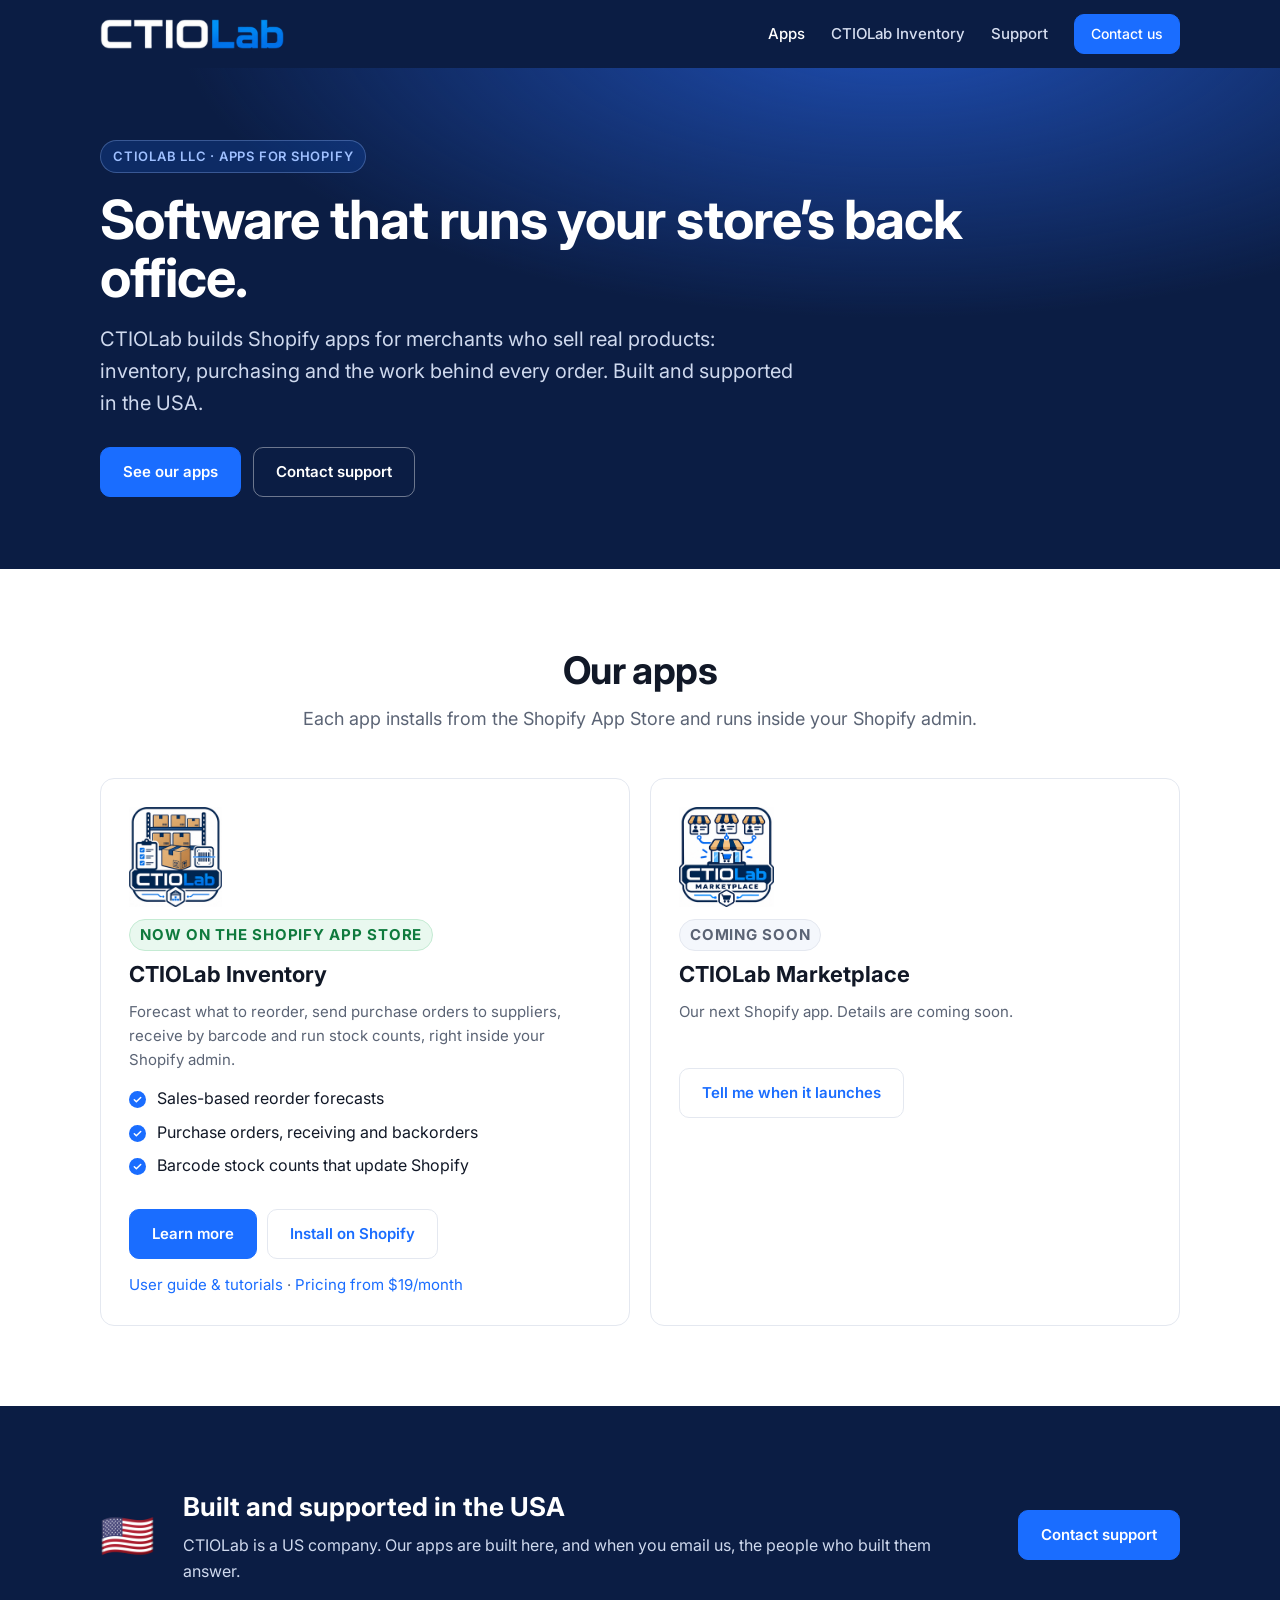
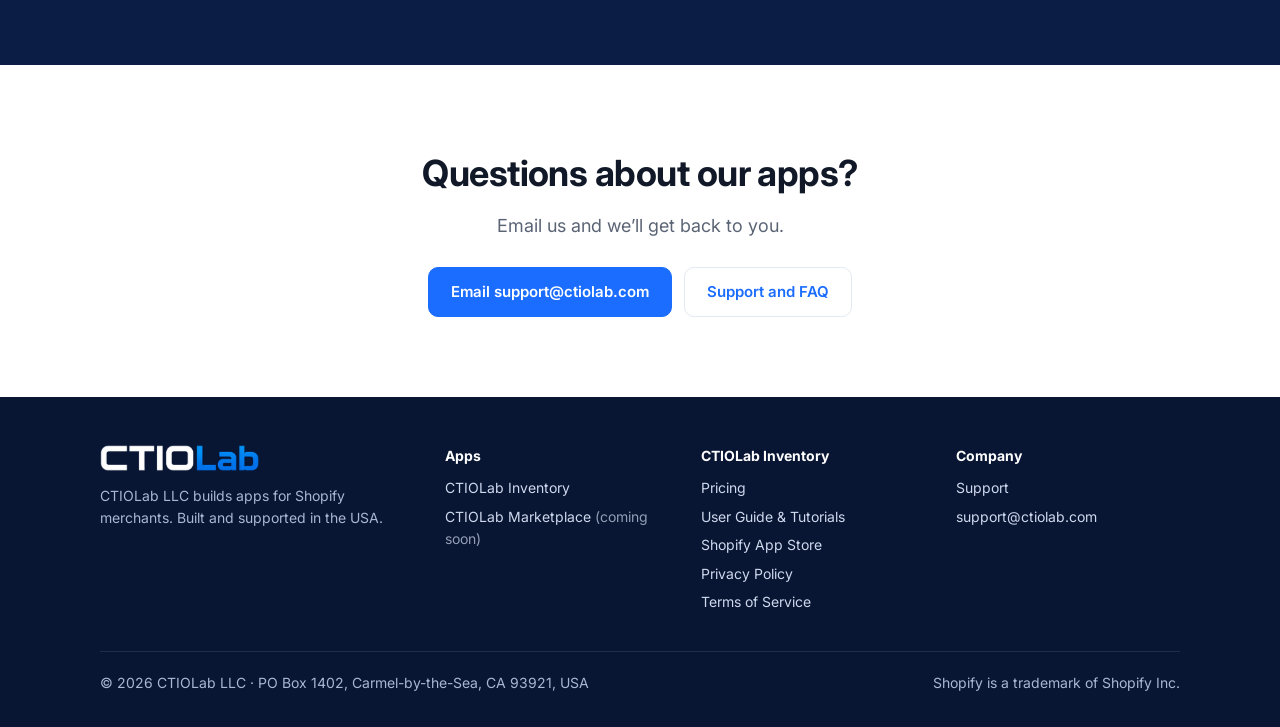
==== commit ff172f98: "Company home with app sections; CTIOLab Inventory and Marketplace logos Co-Authored-By: Claude Opus " ====
--- a/index.html
+++ b/index.html
@@ -53,7 +53,7 @@
     </div>
     <div class="grid two app-cards">
       <div class="card app-card">
-        <img src="/assets/img/logo.png" alt="CTIOLab Inventory" width="160" height="58">
+        <div class="app-logo"><img src="/assets/img/inventory-logo.png" alt="CTIOLab Inventory" width="93" height="100" style="height:100px"></div>
         <p class="app-status live">Now on the Shopify App Store</p>
         <h3>CTIOLab Inventory</h3>
         <p>Forecast what to reorder, send purchase orders to suppliers, receive by barcode and run stock counts, right inside your Shopify admin.</p>
@@ -62,7 +62,7 @@
         <p class="fine" style="text-align:left;margin-top:14px"><a href="/inventory/guide">User guide &amp; tutorials</a> &middot; <a href="/inventory/pricing">Pricing from $19/month</a></p>
       </div>
       <div class="card app-card soon">
-        <div class="app-mark" aria-hidden="true">M</div>
+        <div class="app-logo"><img src="/assets/img/marketplace-logo.png" alt="CTIOLab Marketplace" width="95" height="100" style="height:100px"></div>
         <p class="app-status">Coming soon</p>
         <h3>CTIOLab Marketplace</h3>
         <p>Our next Shopify app. Details are coming soon.</p>
--- a/assets/styles.css
+++ b/assets/styles.css
@@ -186,7 +186,7 @@
 .product-bar .wrap { display: flex; align-items: center; justify-content: space-between; gap: 16px; min-height: 60px; flex-wrap: wrap; padding-top: 8px; padding-bottom: 8px; }
 .product-brand { display: flex; align-items: center; gap: 10px; color: var(--ink); font-weight: 700; font-size: 17px; }
 .product-brand:hover { text-decoration: none; }
-.product-brand img { height: 34px; width: auto; }
+.product-brand img { height: 42px; width: auto; }
 .product-nav { display: flex; align-items: center; gap: 22px; flex-wrap: wrap; }
 .product-nav a { color: var(--muted); font-weight: 500; font-size: 15px; }
 .product-nav a:hover, .product-nav a[aria-current="page"] { color: var(--ink); text-decoration: none; }
@@ -203,7 +203,7 @@
 .app-card .actions { display: flex; flex-wrap: wrap; gap: 10px; margin-top: auto; padding-top: 22px; }
 .app-status { display: inline-block; align-self: flex-start; margin: 16px 0 0; font-size: 12px; font-weight: 700; letter-spacing: .05em; text-transform: uppercase; color: var(--muted); background: var(--bg-soft); border: 1px solid var(--line); padding: 3px 10px; border-radius: 999px; }
 .app-status.live { color: #0f7a3d; background: #e9f8ef; border-color: #c4ebd3; }
-.app-card.soon { background: var(--bg-soft); }
+.app-card.soon { background: #fff; }
 .app-mark { width: 48px; height: 48px; border-radius: 12px; display: grid; place-items: center; background: var(--navy); color: #fff; font-weight: 700; font-size: 22px; }
 .site-footer .cols { grid-template-columns: 1.4fr 1fr 1fr 1fr; }
 @media (max-width: 760px) {
@@ -211,7 +211,7 @@
   .product-nav .btn { margin-left: auto; }
 }
 .company-hero h1 { white-space: normal; max-width: 900px; }
-.app-card > img { height: 58px; }
+.app-logo img[src$="logo.png"] { height: 58px; }
 .app-card.soon .actions { margin-top: 22px; }
 @media (max-width: 760px) {
   .product-bar .wrap { flex-direction: column; align-items: flex-start; gap: 8px; }
@@ -219,3 +219,7 @@
   .product-nav a { white-space: nowrap; }
   .product-nav .btn { display: none; }
 }
+
+.app-logo { height: 100px; display: flex; align-items: center; }
+.app-logo img { width: auto; }
+.app-card .app-logo + .app-status { margin-top: 12px; }
